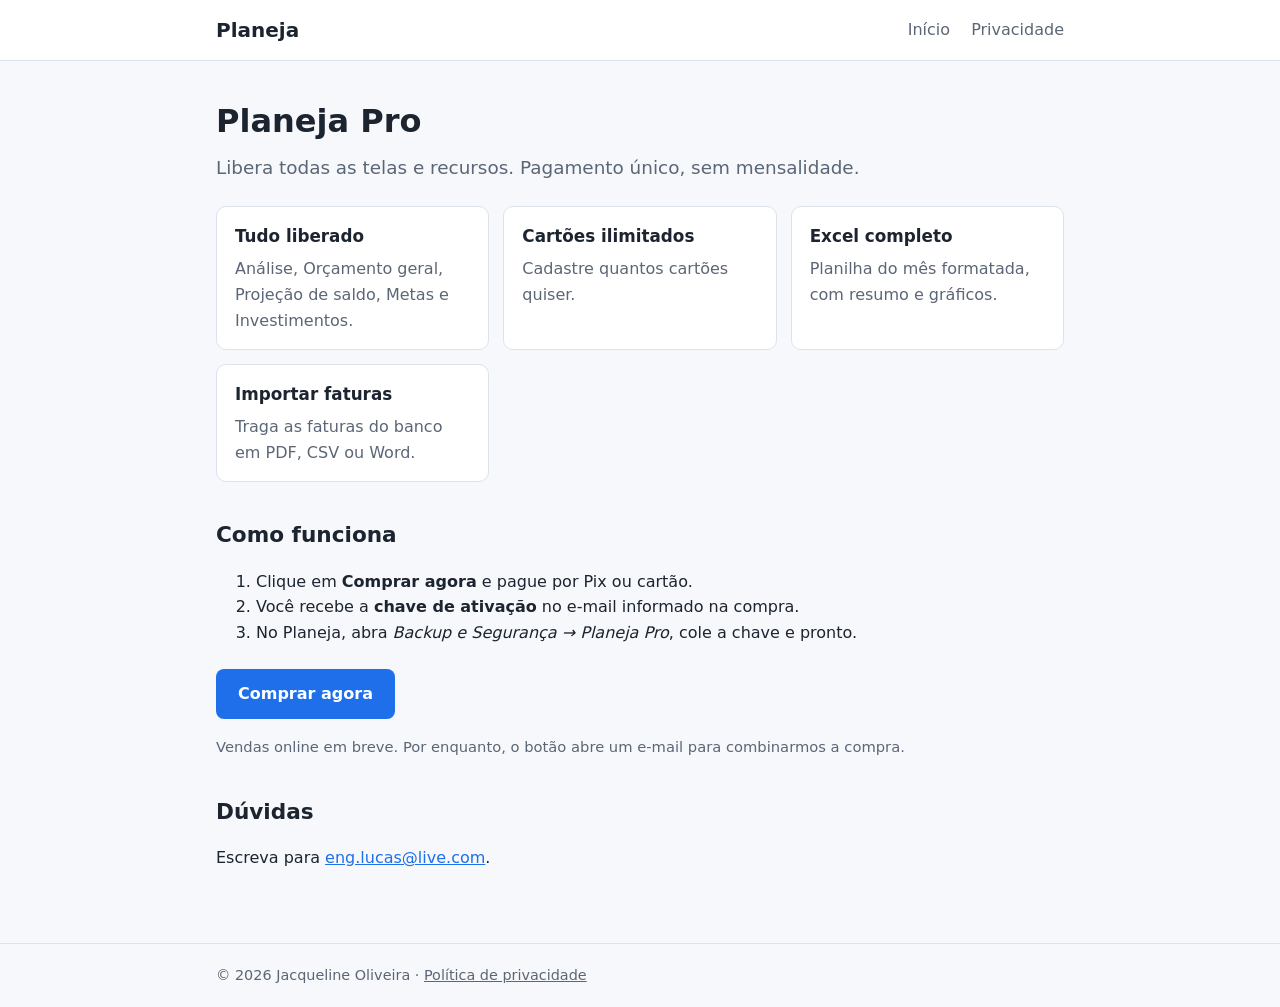
==== comprar.html @ 9ff9f39b "Add files via upload" ====
<!doctype html>
<html lang="pt-BR">
<head>
  <meta charset="utf-8">
  <meta name="viewport" content="width=device-width, initial-scale=1">
  <title>Comprar o Planeja Pro</title>
  <link rel="stylesheet" href="style.css">
  <!--
    QUANDO O CHECKOUT EXISTIR: troque o href do botão "Comprar agora" (id="link-compra")
    pelo link do Mercado Pago / Kiwify / Hotmart. O app aponta sempre para esta página,
    então trocar de plataforma não exige nova versão do app.
  -->
</head>
<body>
<header>
  <div class="wrap">
    <a class="logo" href="index.html">Planeja</a>
    <nav>
      <a href="index.html">Início</a>
      <a href="privacidade.html">Privacidade</a>
    </nav>
  </div>
</header>

<main>
  <div class="wrap">
    <h1>Planeja Pro</h1>
    <p class="lead">Libera todas as telas e recursos. Pagamento único, sem mensalidade.</p>

    <div class="grid">
      <div class="card"><h3>Tudo liberado</h3><p>Análise, Orçamento geral, Projeção de saldo, Metas e Investimentos.</p></div>
      <div class="card"><h3>Cartões ilimitados</h3><p>Cadastre quantos cartões quiser.</p></div>
      <div class="card"><h3>Excel completo</h3><p>Planilha do mês formatada, com resumo e gráficos.</p></div>
      <div class="card"><h3>Importar faturas</h3><p>Traga as faturas do banco em PDF, CSV ou Word.</p></div>
    </div>

    <h2>Como funciona</h2>
    <ol>
      <li>Clique em <strong>Comprar agora</strong> e pague por Pix ou cartão.</li>
      <li>Você recebe a <strong>chave de ativação</strong> no e-mail informado na compra.</li>
      <li>No Planeja, abra <em>Backup e Segurança → Planeja Pro</em>, cole a chave e pronto.</li>
    </ol>

    <p style="margin-top:24px">
      <a class="btn" id="link-compra" href="mailto:eng.lucas@live.com?subject=Quero%20o%20Planeja%20Pro">Comprar agora</a>
    </p>
    <p class="note">Vendas online em breve. Por enquanto, o botão abre um e-mail para combinarmos a compra.</p>

    <h2>Dúvidas</h2>
    <p>Escreva para <a href="mailto:eng.lucas@live.com">eng.lucas@live.com</a>.</p>
  </div>
</main>

<footer>
  <div class="wrap">
    © 2026 Jacqueline Oliveira · <a href="privacidade.html">Política de privacidade</a>
  </div>
</footer>
</body>
</html>
---- style.css ----
:root {
  --bg: #f6f8fb;
  --card: #ffffff;
  --text: #1c2430;
  --muted: #5b6676;
  --brand: #1f6feb;
  --brand-dark: #1557c0;
  --border: #dde3ec;
  --ok: #1a7f37;
}
@media (prefers-color-scheme: dark) {
  :root {
    --bg: #11151b;
    --card: #1a2029;
    --text: #e6ebf2;
    --muted: #9aa6b6;
    --brand: #4c8dff;
    --brand-dark: #6aa1ff;
    --border: #2c3542;
    --ok: #3fb950;
  }
}
* { box-sizing: border-box; }
body {
  margin: 0;
  font-family: "Segoe UI", system-ui, -apple-system, Roboto, Arial, sans-serif;
  background: var(--bg);
  color: var(--text);
  line-height: 1.6;
}
.wrap { max-width: 880px; margin: 0 auto; padding: 0 16px; }
header { border-bottom: 1px solid var(--border); background: var(--card); }
header .wrap { display: flex; align-items: center; justify-content: space-between; gap: 12px; padding-top: 14px; padding-bottom: 14px; flex-wrap: wrap; }
.logo { font-weight: 700; font-size: 1.25rem; color: var(--text); text-decoration: none; display: flex; align-items: center; gap: 8px; }
.logo img { width: 32px; height: 32px; border-radius: 6px; }
nav a { color: var(--muted); text-decoration: none; margin-left: 16px; }
nav a:hover { color: var(--brand); }
main { padding: 40px 0 56px; }
h1 { font-size: 2rem; line-height: 1.25; margin: 0 0 12px; }
h2 { font-size: 1.35rem; margin: 36px 0 12px; }
h3 { font-size: 1.05rem; margin: 20px 0 6px; }
p, li { color: var(--text); }
.lead { font-size: 1.15rem; color: var(--muted); margin: 0 0 24px; }
.btn {
  display: inline-block; background: var(--brand); color: #fff; padding: 12px 22px;
  border-radius: 8px; text-decoration: none; font-weight: 600;
}
.btn:hover { background: var(--brand-dark); }
.btn.sec { background: transparent; color: var(--brand); border: 1px solid var(--brand); margin-left: 8px; }
.grid { display: grid; grid-template-columns: repeat(auto-fit, minmax(240px, 1fr)); gap: 14px; }
.card { background: var(--card); border: 1px solid var(--border); border-radius: 10px; padding: 16px 18px; }
.card h3 { margin-top: 0; }
.card p { margin: 0; color: var(--muted); }
table { width: 100%; border-collapse: collapse; background: var(--card); border: 1px solid var(--border); border-radius: 10px; overflow: hidden; }
th, td { padding: 10px 12px; border-bottom: 1px solid var(--border); text-align: left; }
th { background: var(--bg); }
td.c, th.c { text-align: center; white-space: nowrap; }
.table-scroll { overflow-x: auto; }
.note { font-size: 0.92rem; color: var(--muted); }
footer { border-top: 1px solid var(--border); padding: 20px 0; font-size: 0.9rem; color: var(--muted); }
footer a { color: var(--muted); }
a { color: var(--brand); }
@media (max-width: 560px) {
  h1 { font-size: 1.6rem; }
  nav a { margin-left: 0; margin-right: 14px; }
  .btn.sec { margin-left: 0; margin-top: 8px; }
}
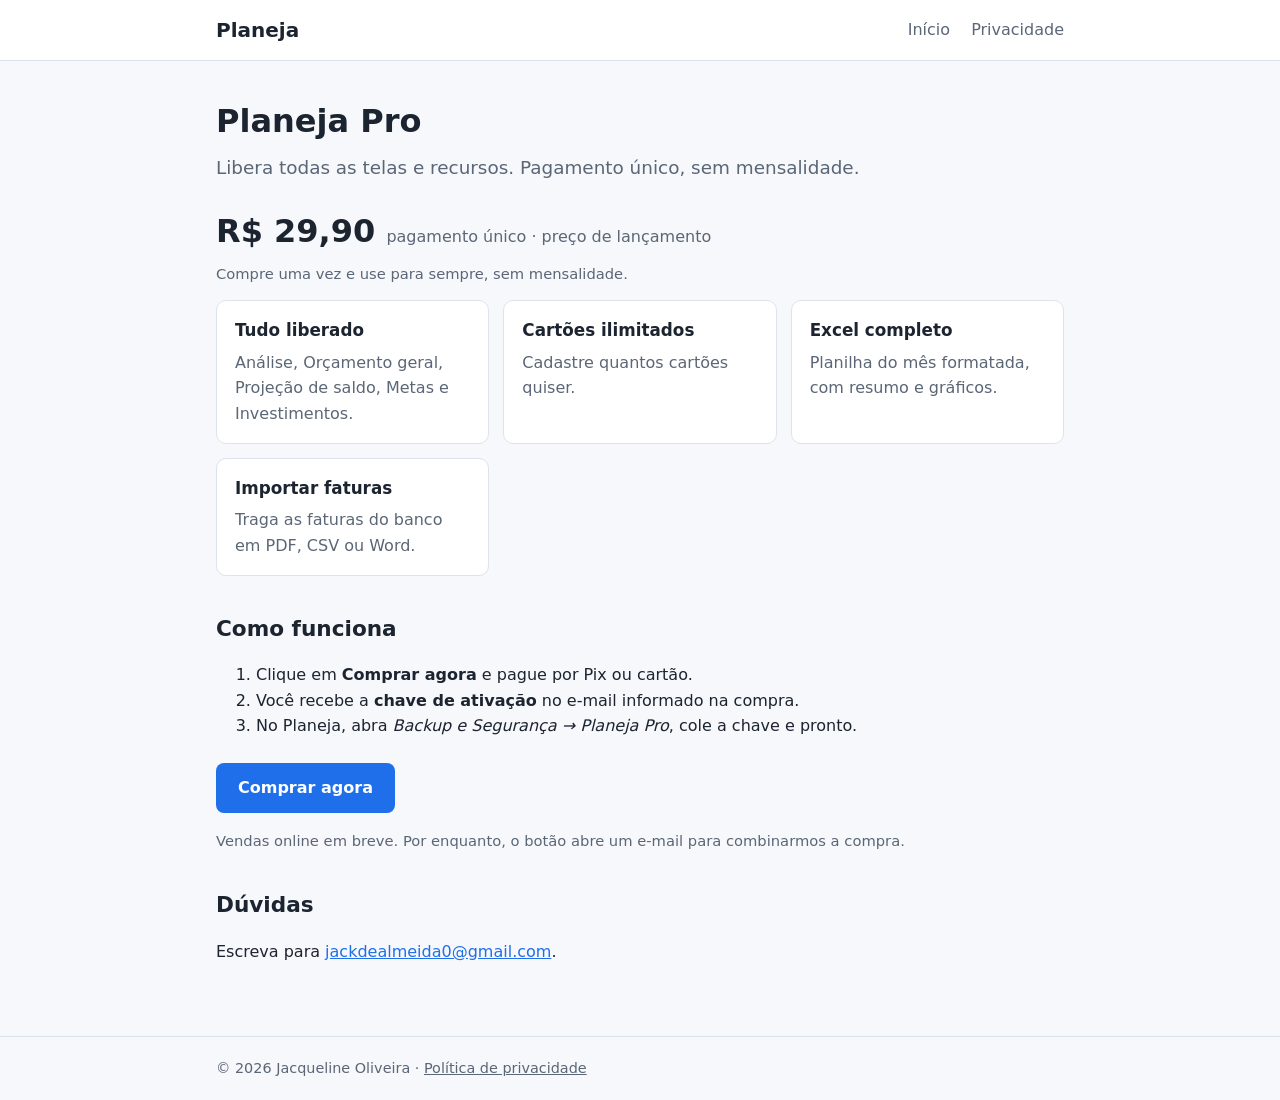
==== commit 251c291b: "Add files via upload" ====
--- a/comprar.html
+++ b/comprar.html
@@ -26,6 +26,8 @@
   <div class="wrap">
     <h1>Planeja Pro</h1>
     <p class="lead">Libera todas as telas e recursos. Pagamento único, sem mensalidade.</p>
+    <p style="font-size:2rem;font-weight:700;margin:0">R$ 29,90 <span style="font-size:1rem;font-weight:400;color:var(--muted)">pagamento único · preço de lançamento</span></p>
+    <p class="note" style="margin-top:4px">Compre uma vez e use para sempre, sem mensalidade.</p>
 
     <div class="grid">
       <div class="card"><h3>Tudo liberado</h3><p>Análise, Orçamento geral, Projeção de saldo, Metas e Investimentos.</p></div>
@@ -42,12 +44,12 @@
     </ol>
 
     <p style="margin-top:24px">
-      <a class="btn" id="link-compra" href="mailto:eng.lucas@live.com?subject=Quero%20o%20Planeja%20Pro">Comprar agora</a>
+      <a class="btn" id="link-compra" href="mailto:jackdealmeida0@gmail.com?subject=Quero%20o%20Planeja%20Pro">Comprar agora</a>
     </p>
     <p class="note">Vendas online em breve. Por enquanto, o botão abre um e-mail para combinarmos a compra.</p>
 
     <h2>Dúvidas</h2>
-    <p>Escreva para <a href="mailto:eng.lucas@live.com">eng.lucas@live.com</a>.</p>
+    <p>Escreva para <a href="mailto:jackdealmeida0@gmail.com">jackdealmeida0@gmail.com</a>.</p>
   </div>
 </main>
 
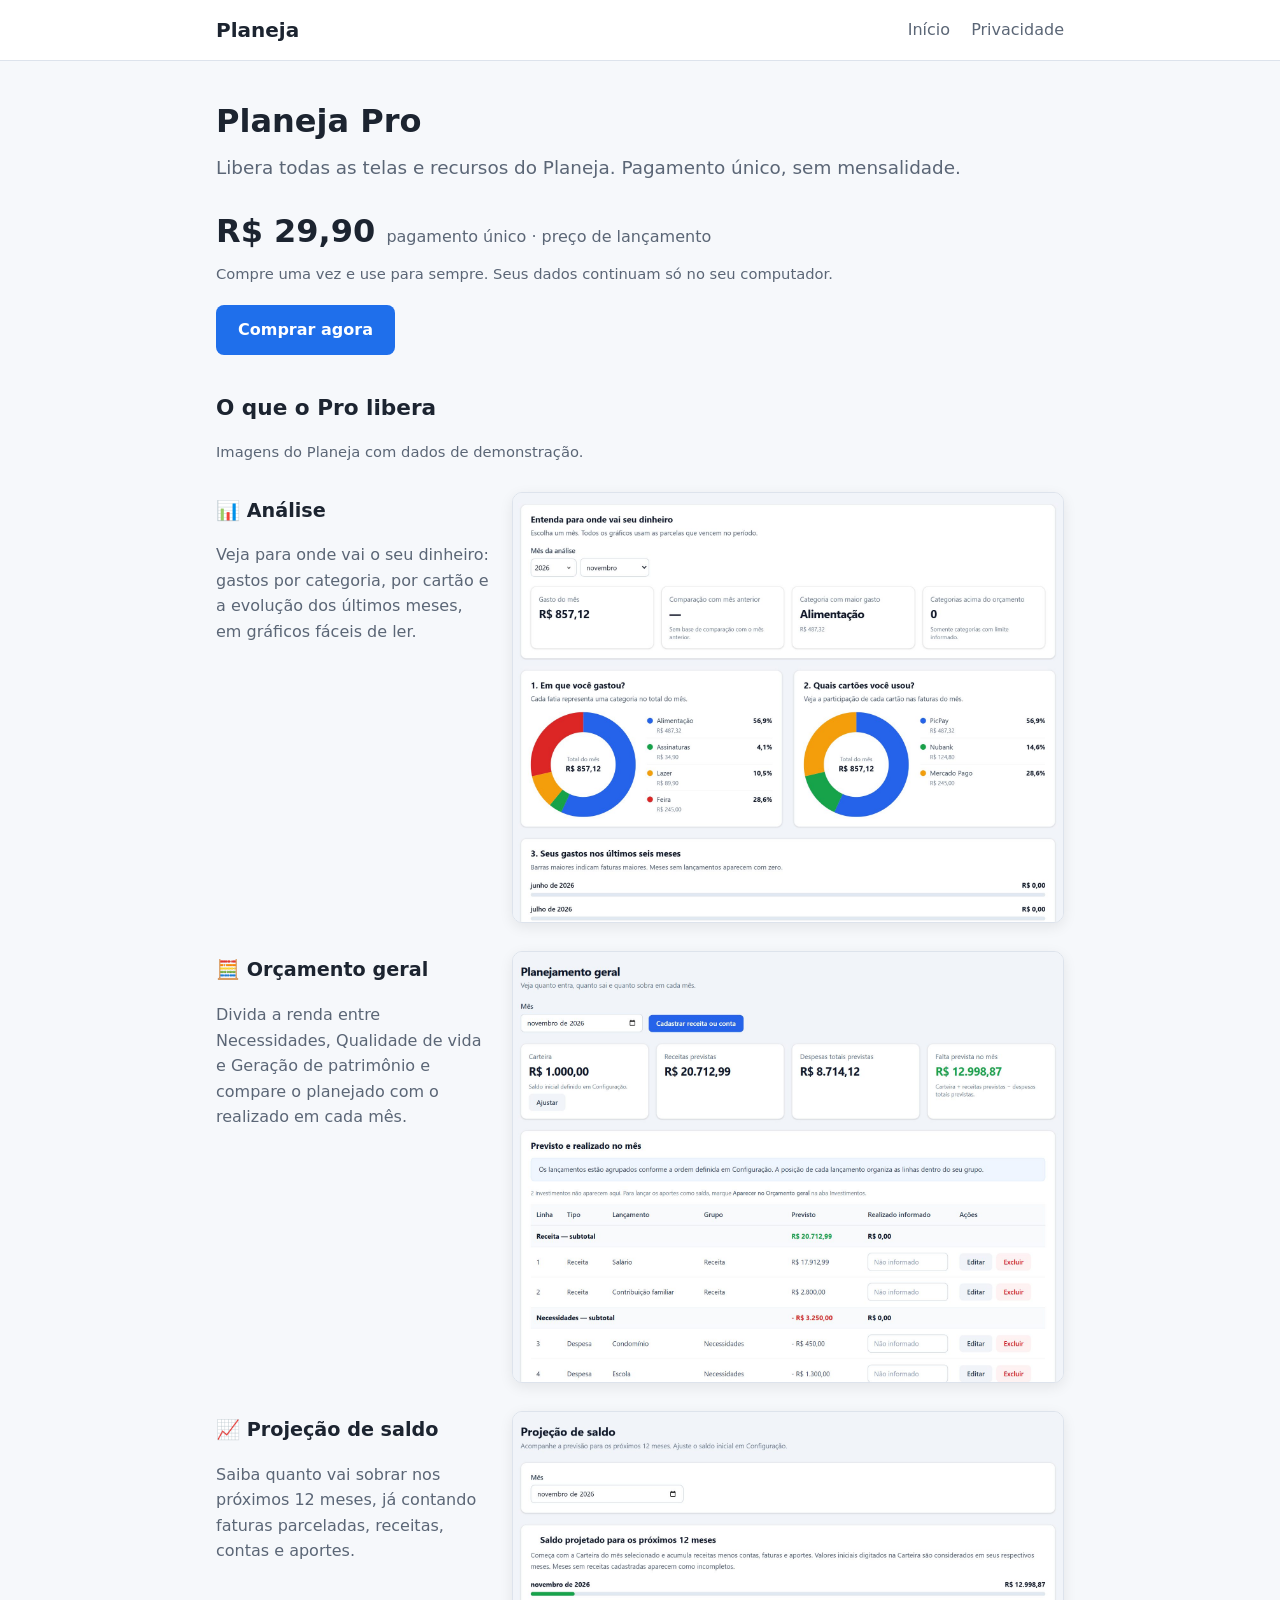
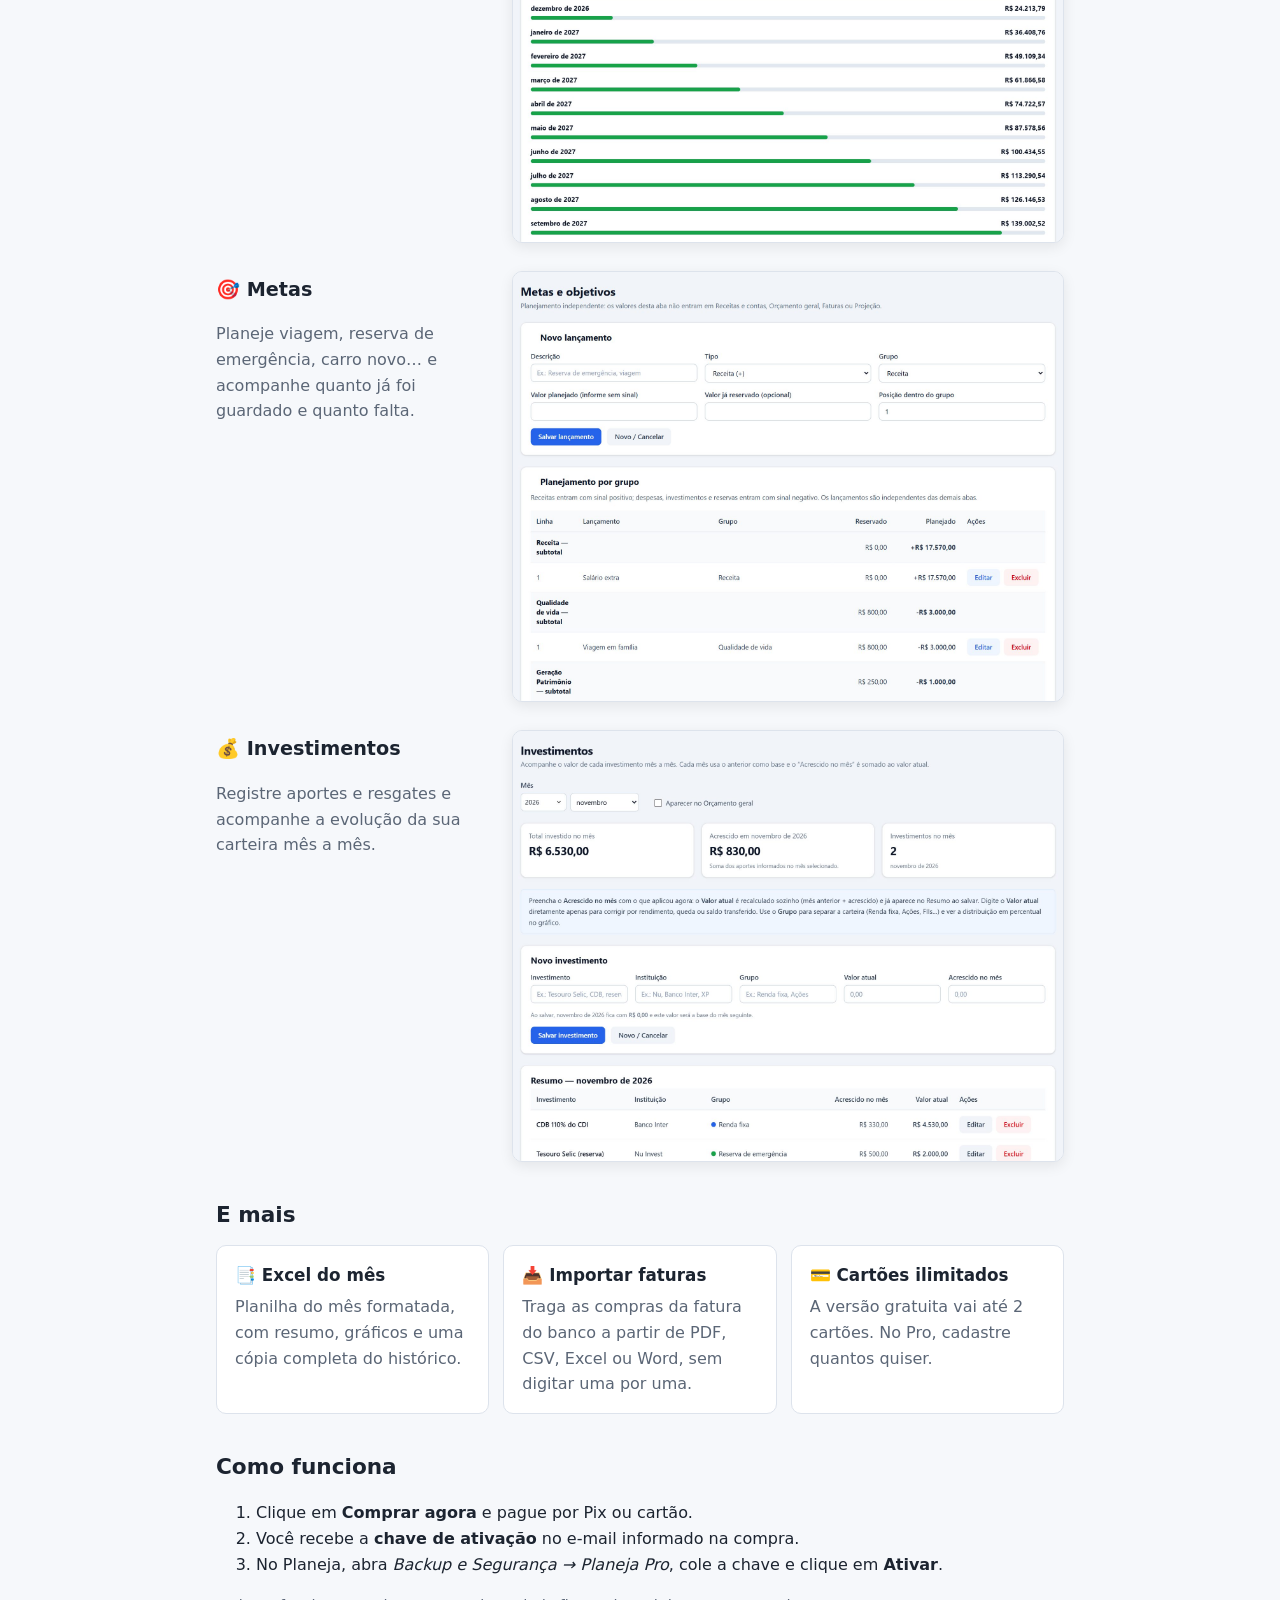
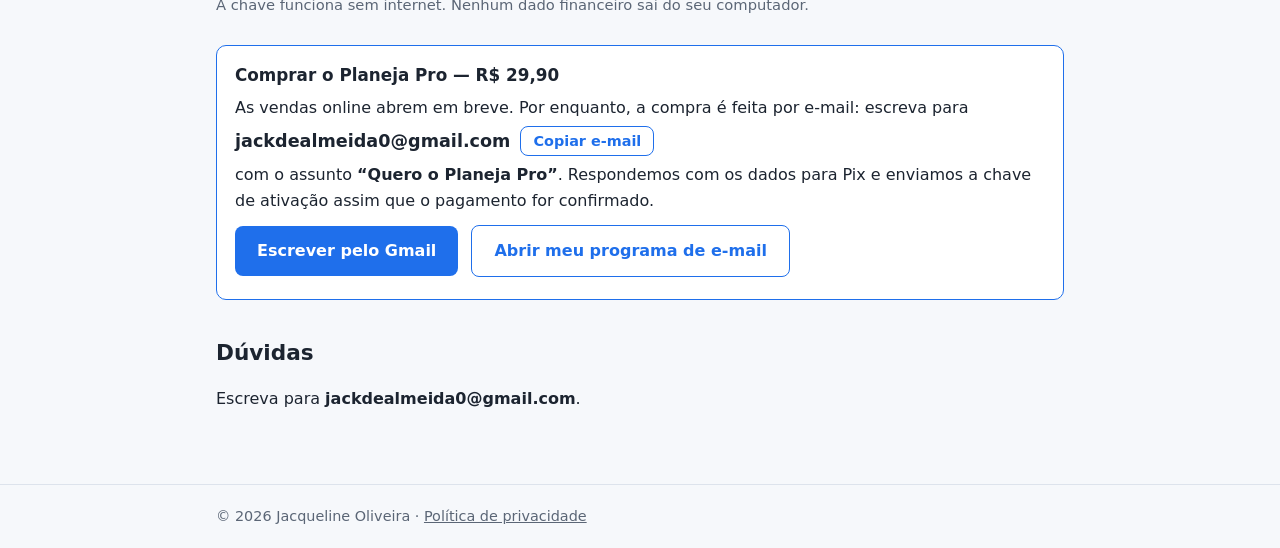
==== commit d8b1134f: "Add files via upload" ====
--- a/comprar.html
+++ b/comprar.html
@@ -4,11 +4,13 @@
   <meta charset="utf-8">
   <meta name="viewport" content="width=device-width, initial-scale=1">
   <title>Comprar o Planeja Pro</title>
+  <meta name="description" content="Planeja Pro: Análise, Orçamento geral, Projeção de saldo, Metas, Investimentos, Excel do mês e importação de faturas. R$ 29,90, pagamento único.">
   <link rel="stylesheet" href="style.css">
   <!--
-    QUANDO O CHECKOUT EXISTIR: troque o href do botão "Comprar agora" (id="link-compra")
-    pelo link do Mercado Pago / Kiwify / Hotmart. O app aponta sempre para esta página,
-    então trocar de plataforma não exige nova versão do app.
+    QUANDO O CHECKOUT EXISTIR (Kiwify): troque o href dos botões com a classe
+    "link-compra" pelo link do checkout e apague o bloco id="contato-compra".
+    O app aponta sempre para esta página, então trocar de plataforma não exige
+    nova versão do app.
   -->
 </head>
 <body>
@@ -25,31 +27,87 @@
 <main>
   <div class="wrap">
     <h1>Planeja Pro</h1>
-    <p class="lead">Libera todas as telas e recursos. Pagamento único, sem mensalidade.</p>
-    <p style="font-size:2rem;font-weight:700;margin:0">R$ 29,90 <span style="font-size:1rem;font-weight:400;color:var(--muted)">pagamento único · preço de lançamento</span></p>
-    <p class="note" style="margin-top:4px">Compre uma vez e use para sempre, sem mensalidade.</p>
+    <p class="lead">Libera todas as telas e recursos do Planeja. Pagamento único, sem mensalidade.</p>
+    <p class="price">R$ 29,90 <span>pagamento único · preço de lançamento</span></p>
+    <p class="note" style="margin-top:4px">Compre uma vez e use para sempre. Seus dados continuam só no seu computador.</p>
+    <p style="margin-top:20px"><a class="btn link-compra" href="#contato-compra">Comprar agora</a></p>
 
+    <h2>O que o Pro libera</h2>
+    <p class="note">Imagens do Planeja com dados de demonstração.</p>
+
+    <section class="feature">
+      <div class="feature-text">
+        <h3>📊 Análise</h3>
+        <p>Veja para onde vai o seu dinheiro: gastos por categoria, por cartão e a evolução dos últimos meses, em gráficos fáceis de ler.</p>
+      </div>
+      <img class="shot" src="img/analise.jpg" alt="Tela Análise do Planeja com gráficos de gastos por categoria e por cartão" loading="lazy">
+    </section>
+
+    <section class="feature">
+      <div class="feature-text">
+        <h3>🧮 Orçamento geral</h3>
+        <p>Divida a renda entre Necessidades, Qualidade de vida e Geração de patrimônio e compare o planejado com o realizado em cada mês.</p>
+      </div>
+      <img class="shot" src="img/orcamento.jpg" alt="Tela Orçamento geral do Planeja" loading="lazy">
+    </section>
+
+    <section class="feature">
+      <div class="feature-text">
+        <h3>📈 Projeção de saldo</h3>
+        <p>Saiba quanto vai sobrar nos próximos 12 meses, já contando faturas parceladas, receitas, contas e aportes.</p>
+      </div>
+      <img class="shot" src="img/projecao.jpg" alt="Tela Projeção de saldo do Planeja com 12 meses" loading="lazy">
+    </section>
+
+    <section class="feature">
+      <div class="feature-text">
+        <h3>🎯 Metas</h3>
+        <p>Planeje viagem, reserva de emergência, carro novo… e acompanhe quanto já foi guardado e quanto falta.</p>
+      </div>
+      <img class="shot" src="img/metas.jpg" alt="Tela Metas e objetivos do Planeja" loading="lazy">
+    </section>
+
+    <section class="feature">
+      <div class="feature-text">
+        <h3>💰 Investimentos</h3>
+        <p>Registre aportes e resgates e acompanhe a evolução da sua carteira mês a mês.</p>
+      </div>
+      <img class="shot" src="img/investimentos.jpg" alt="Tela Investimentos do Planeja" loading="lazy">
+    </section>
+
+    <h2>E mais</h2>
     <div class="grid">
-      <div class="card"><h3>Tudo liberado</h3><p>Análise, Orçamento geral, Projeção de saldo, Metas e Investimentos.</p></div>
-      <div class="card"><h3>Cartões ilimitados</h3><p>Cadastre quantos cartões quiser.</p></div>
-      <div class="card"><h3>Excel completo</h3><p>Planilha do mês formatada, com resumo e gráficos.</p></div>
-      <div class="card"><h3>Importar faturas</h3><p>Traga as faturas do banco em PDF, CSV ou Word.</p></div>
+      <div class="card"><h3>📑 Excel do mês</h3><p>Planilha do mês formatada, com resumo, gráficos e uma cópia completa do histórico.</p></div>
+      <div class="card"><h3>📥 Importar faturas</h3><p>Traga as compras da fatura do banco a partir de PDF, CSV, Excel ou Word, sem digitar uma por uma.</p></div>
+      <div class="card"><h3>💳 Cartões ilimitados</h3><p>A versão gratuita vai até 2 cartões. No Pro, cadastre quantos quiser.</p></div>
     </div>
 
     <h2>Como funciona</h2>
     <ol>
       <li>Clique em <strong>Comprar agora</strong> e pague por Pix ou cartão.</li>
       <li>Você recebe a <strong>chave de ativação</strong> no e-mail informado na compra.</li>
-      <li>No Planeja, abra <em>Backup e Segurança → Planeja Pro</em>, cole a chave e pronto.</li>
+      <li>No Planeja, abra <em>Backup e Segurança → Planeja Pro</em>, cole a chave e clique em <strong>Ativar</strong>.</li>
     </ol>
+    <p class="note">A chave funciona sem internet. Nenhum dado financeiro sai do seu computador.</p>
 
-    <p style="margin-top:24px">
-      <a class="btn" id="link-compra" href="mailto:jackdealmeida0@gmail.com?subject=Quero%20o%20Planeja%20Pro">Comprar agora</a>
-    </p>
-    <p class="note">Vendas online em breve. Por enquanto, o botão abre um e-mail para combinarmos a compra.</p>
+    <div class="card buy" id="contato-compra">
+      <h3>Comprar o Planeja Pro — R$ 29,90</h3>
+      <p>As vendas online abrem em breve. Por enquanto, a compra é feita por e-mail: escreva para</p>
+      <p class="email-line">
+        <strong id="email-vendas">jackdealmeida0@gmail.com</strong>
+        <button type="button" class="btn sec small" id="copiar-email">Copiar e-mail</button>
+      </p>
+      <p>com o assunto <strong>“Quero o Planeja Pro”</strong>. Respondemos com os dados para Pix e enviamos a chave de ativação assim que o pagamento for confirmado.</p>
+      <p style="margin-top:12px">
+        <a class="btn" target="_blank" rel="noopener"
+           href="https://mail.google.com/mail/?view=cm&amp;to=jackdealmeida0@gmail.com&amp;su=Quero%20o%20Planeja%20Pro">Escrever pelo Gmail</a>
+        <a class="btn sec" href="mailto:jackdealmeida0@gmail.com?subject=Quero%20o%20Planeja%20Pro">Abrir meu programa de e-mail</a>
+      </p>
+      <p class="note" id="copiado" hidden>E-mail copiado. Cole no seu e-mail (Gmail, Outlook, Hotmail…).</p>
+    </div>
 
     <h2>Dúvidas</h2>
-    <p>Escreva para <a href="mailto:jackdealmeida0@gmail.com">jackdealmeida0@gmail.com</a>.</p>
+    <p>Escreva para <strong>jackdealmeida0@gmail.com</strong>.</p>
   </div>
 </main>
 
@@ -58,5 +116,22 @@
     © 2026 Jacqueline Oliveira · <a href="privacidade.html">Política de privacidade</a>
   </div>
 </footer>
+
+<script>
+  document.getElementById('copiar-email').addEventListener('click', function () {
+    var email = document.getElementById('email-vendas').textContent;
+    var aviso = document.getElementById('copiado');
+    function mostrar() { aviso.hidden = false; }
+    if (navigator.clipboard && navigator.clipboard.writeText) {
+      navigator.clipboard.writeText(email).then(mostrar, mostrar);
+    } else {
+      var r = document.createRange();
+      r.selectNodeContents(document.getElementById('email-vendas'));
+      var s = window.getSelection(); s.removeAllRanges(); s.addRange(r);
+      try { document.execCommand('copy'); } catch (e) {}
+      mostrar();
+    }
+  });
+</script>
 </body>
 </html>
--- a/style.css
+++ b/style.css
@@ -65,3 +65,21 @@
   nav a { margin-left: 0; margin-right: 14px; }
   .btn.sec { margin-left: 0; margin-top: 8px; }
 }
+
+/* Página de compra: preço, telas e bloco de compra */
+.price { font-size: 2rem; font-weight: 700; margin: 0; }
+.price span { font-size: 1rem; font-weight: 400; color: var(--muted); }
+.feature { display: grid; grid-template-columns: 1fr 2fr; gap: 20px; align-items: start; margin: 28px 0; }
+.feature-text h3 { margin-top: 4px; font-size: 1.2rem; }
+.feature-text p { color: var(--muted); }
+.shot { width: 100%; height: auto; border: 1px solid var(--border); border-radius: 10px; box-shadow: 0 4px 14px rgba(0,0,0,.08); display: block; }
+.hero-shot { margin: 28px 0 8px; }
+.buy { margin-top: 28px; border-color: var(--brand); }
+.buy p { color: var(--text); margin: 6px 0; }
+.email-line { display: flex; flex-wrap: wrap; align-items: center; gap: 10px; font-size: 1.1rem; }
+.btn.small { padding: 6px 12px; font-size: .9rem; margin-left: 0; cursor: pointer; font-family: inherit; }
+button.btn { border: none; cursor: pointer; font-family: inherit; font-size: 1rem; }
+button.btn.sec { border: 1px solid var(--brand); }
+@media (max-width: 720px) {
+  .feature { grid-template-columns: 1fr; }
+}
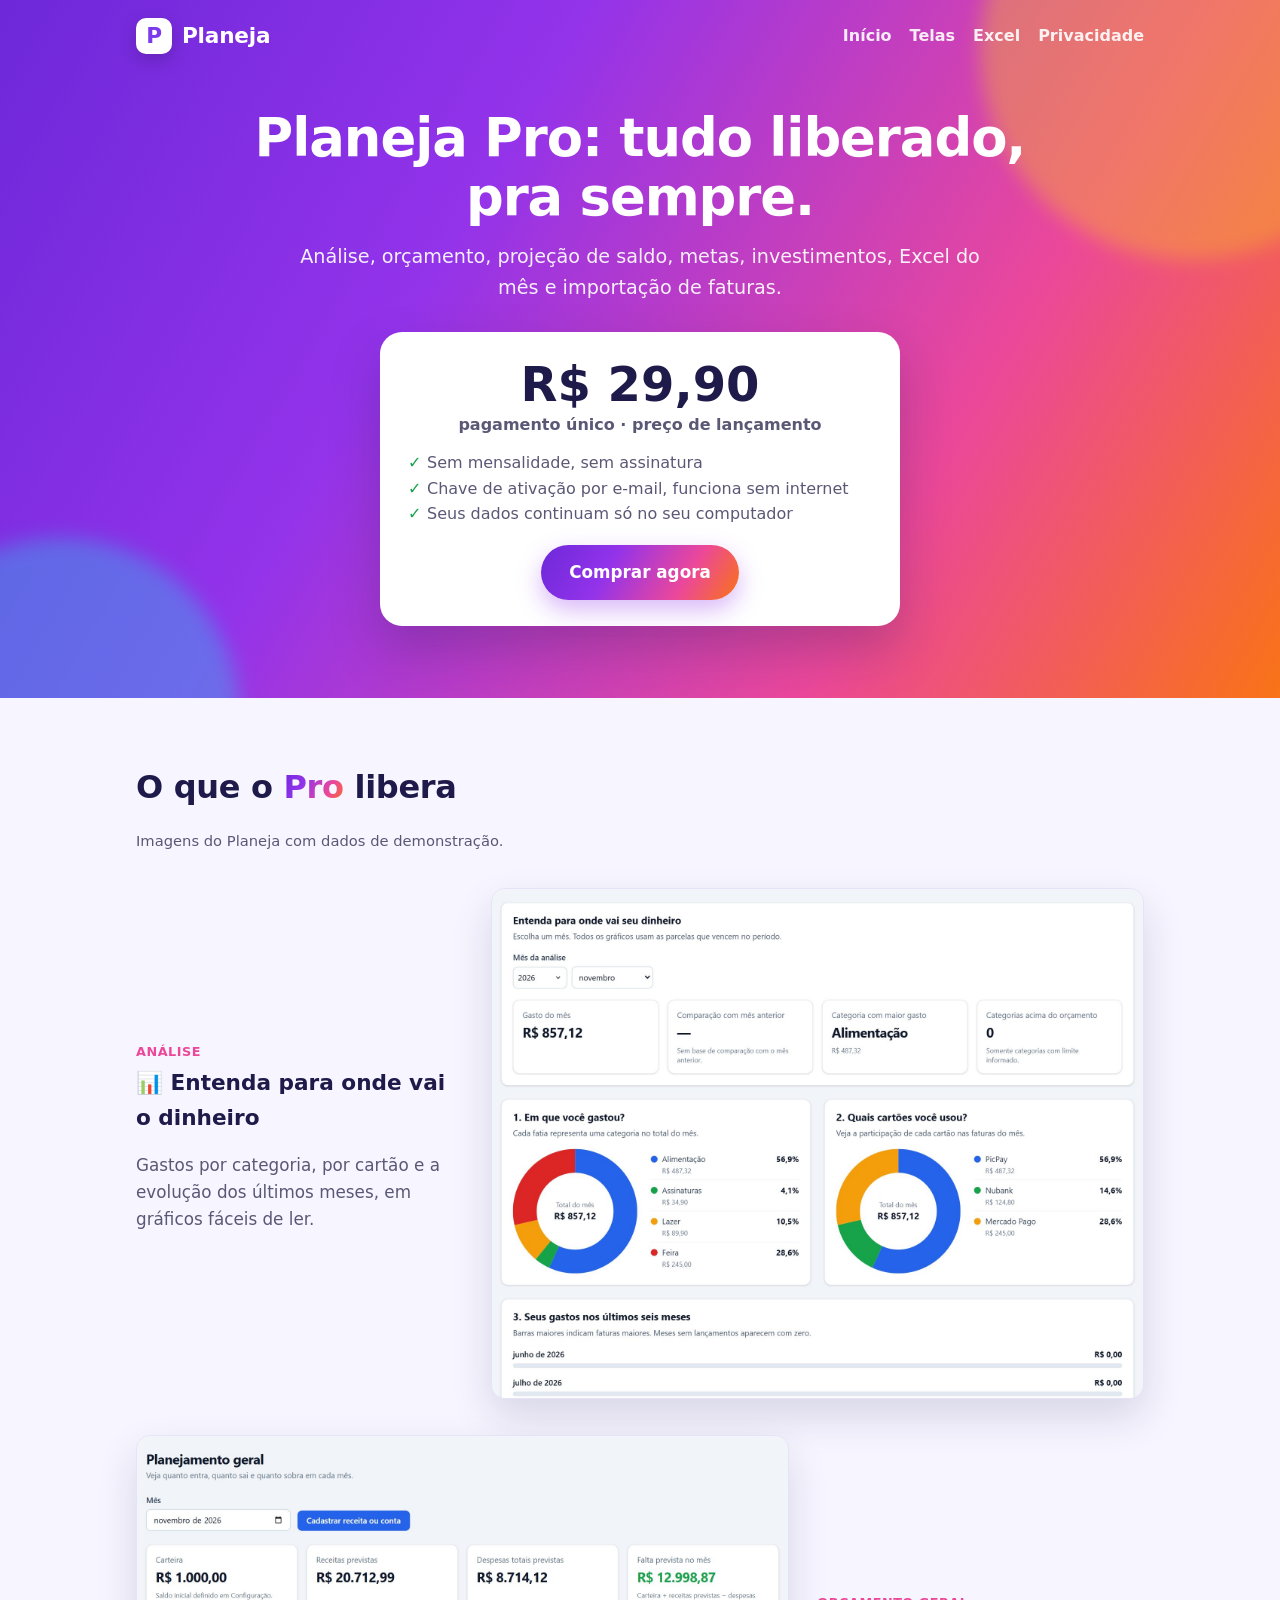
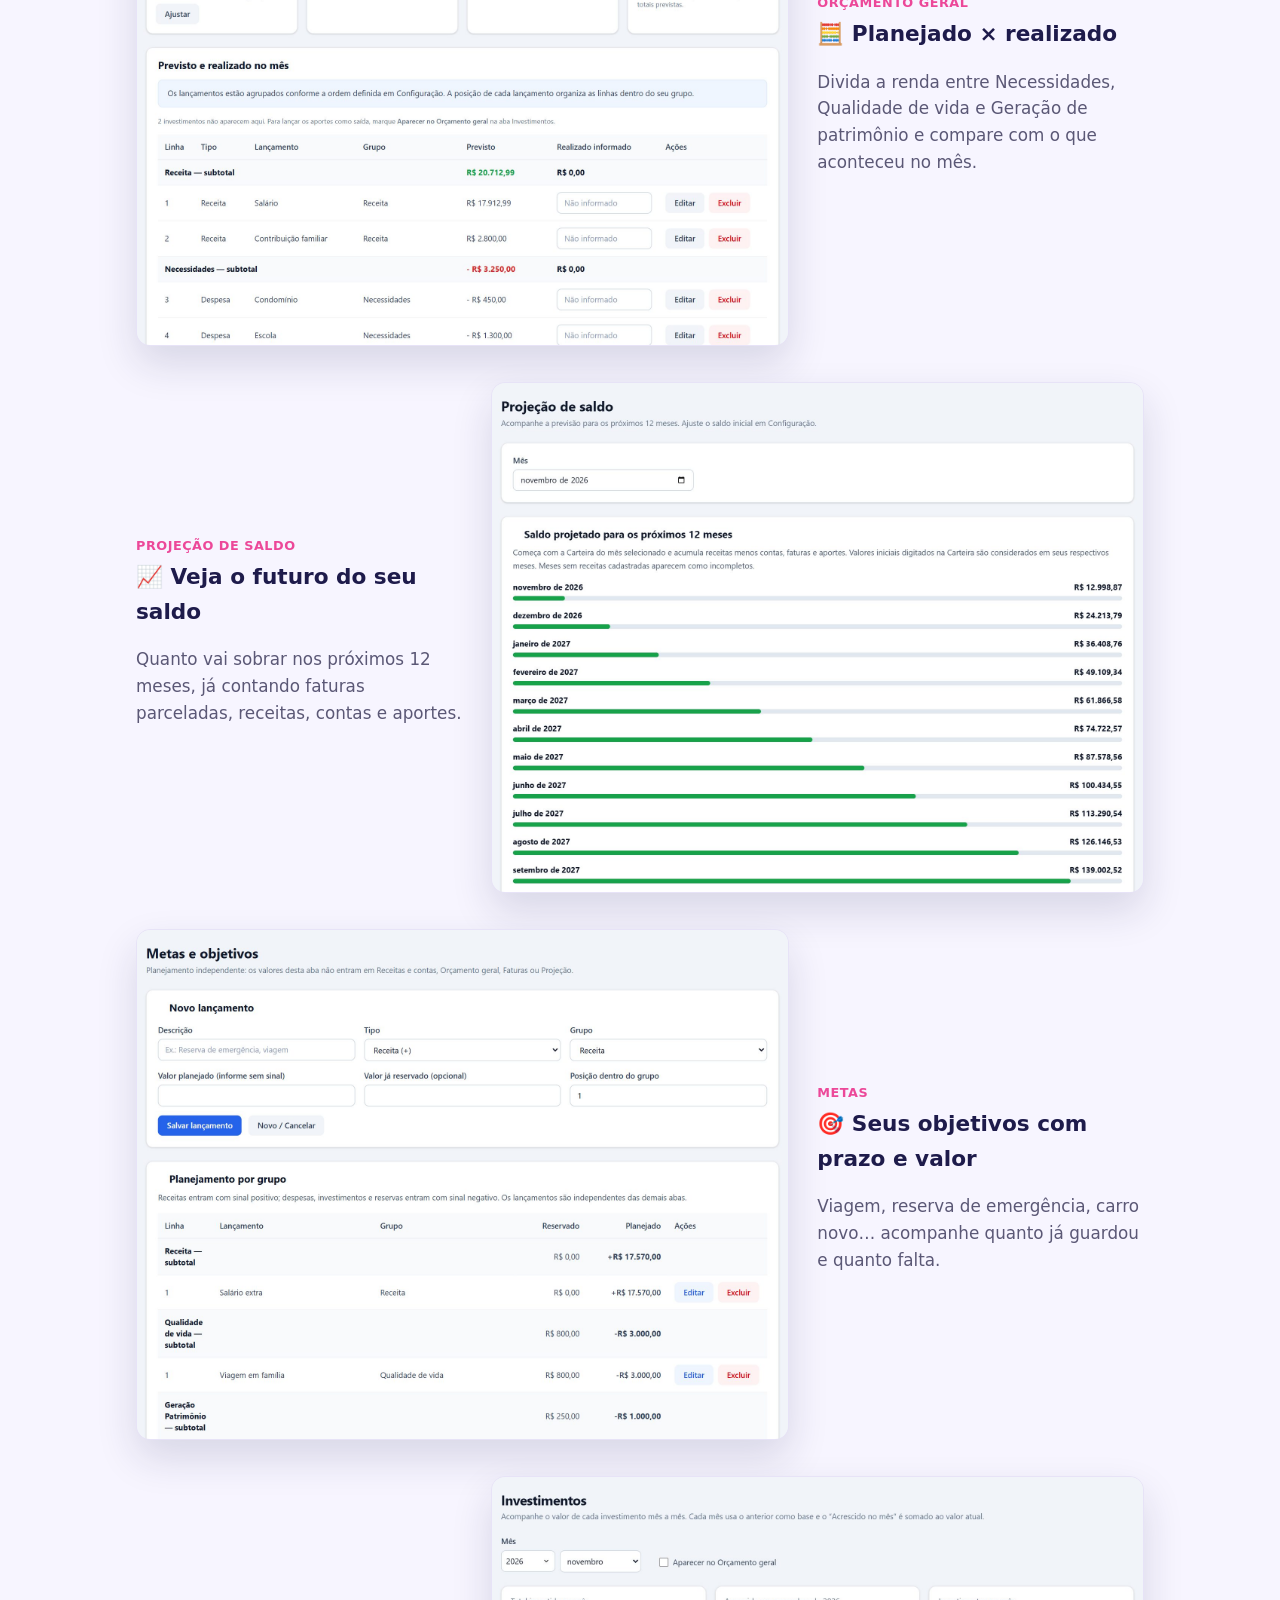
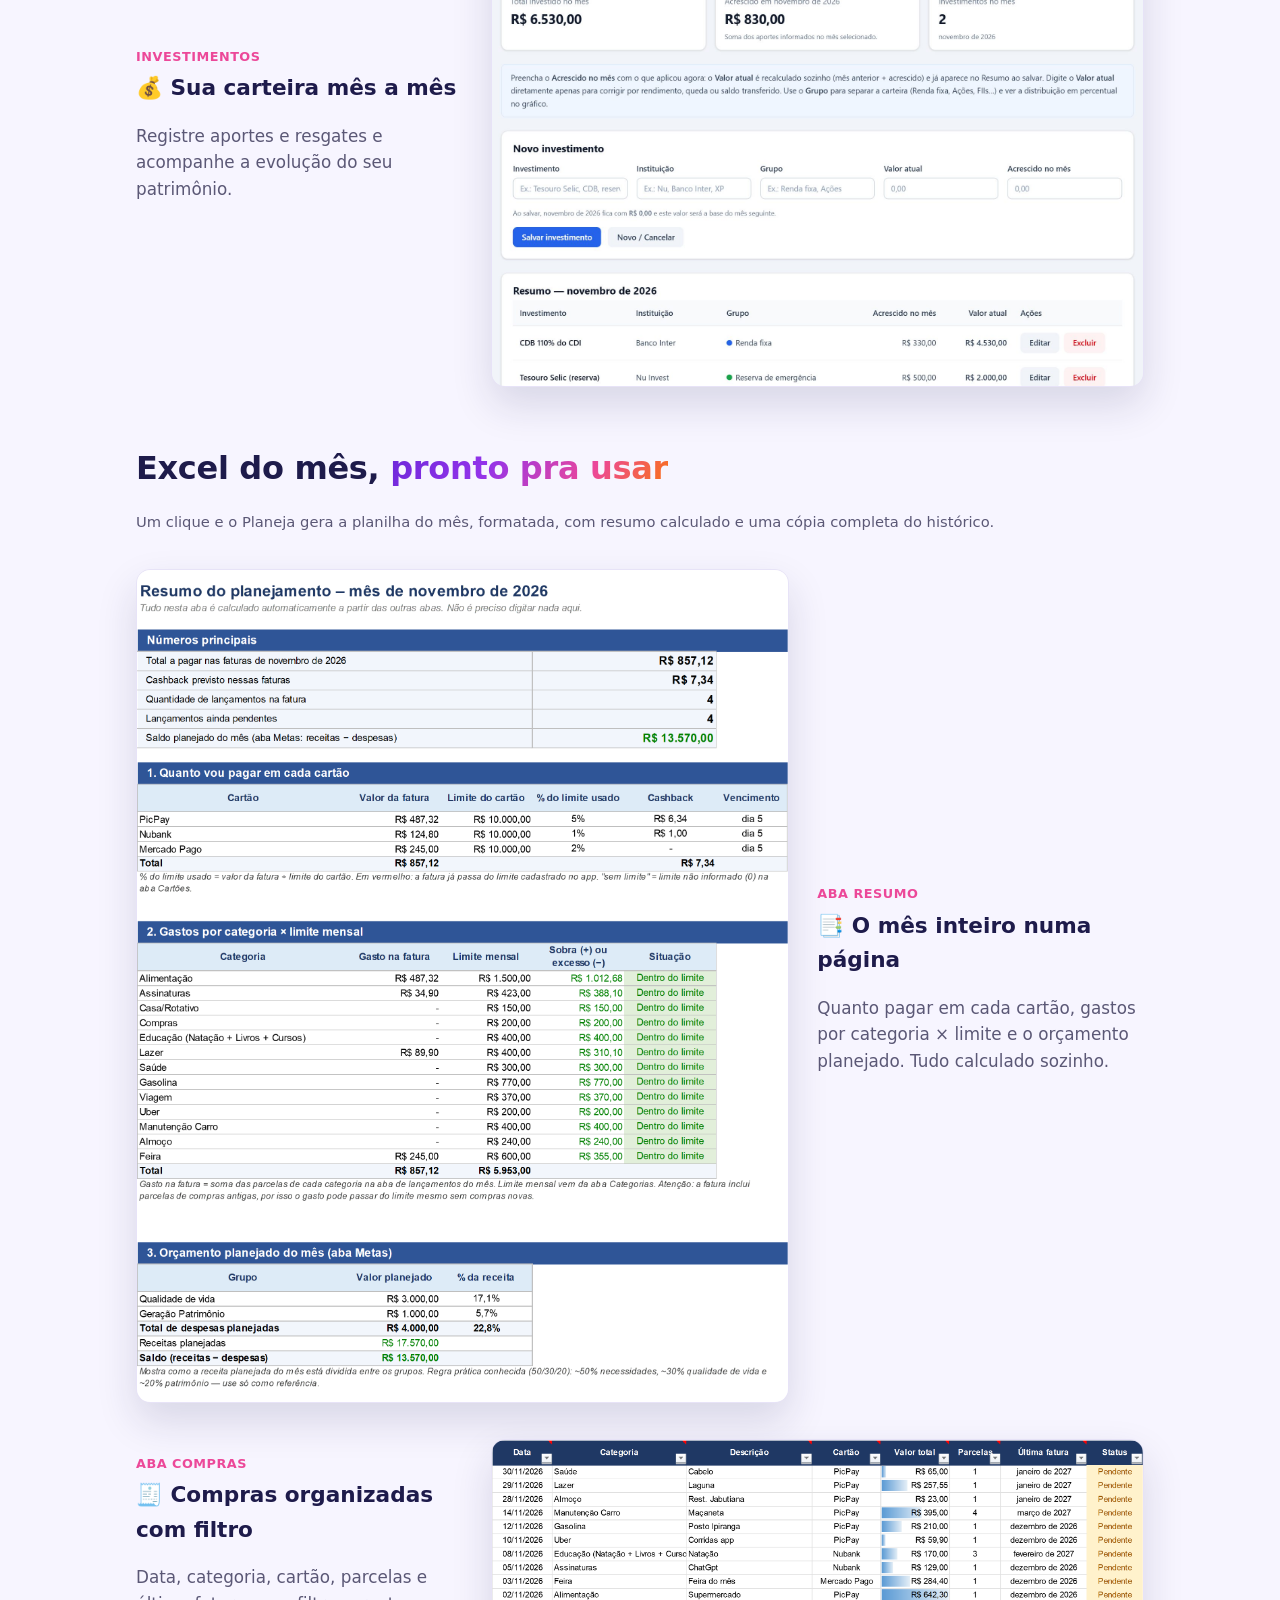
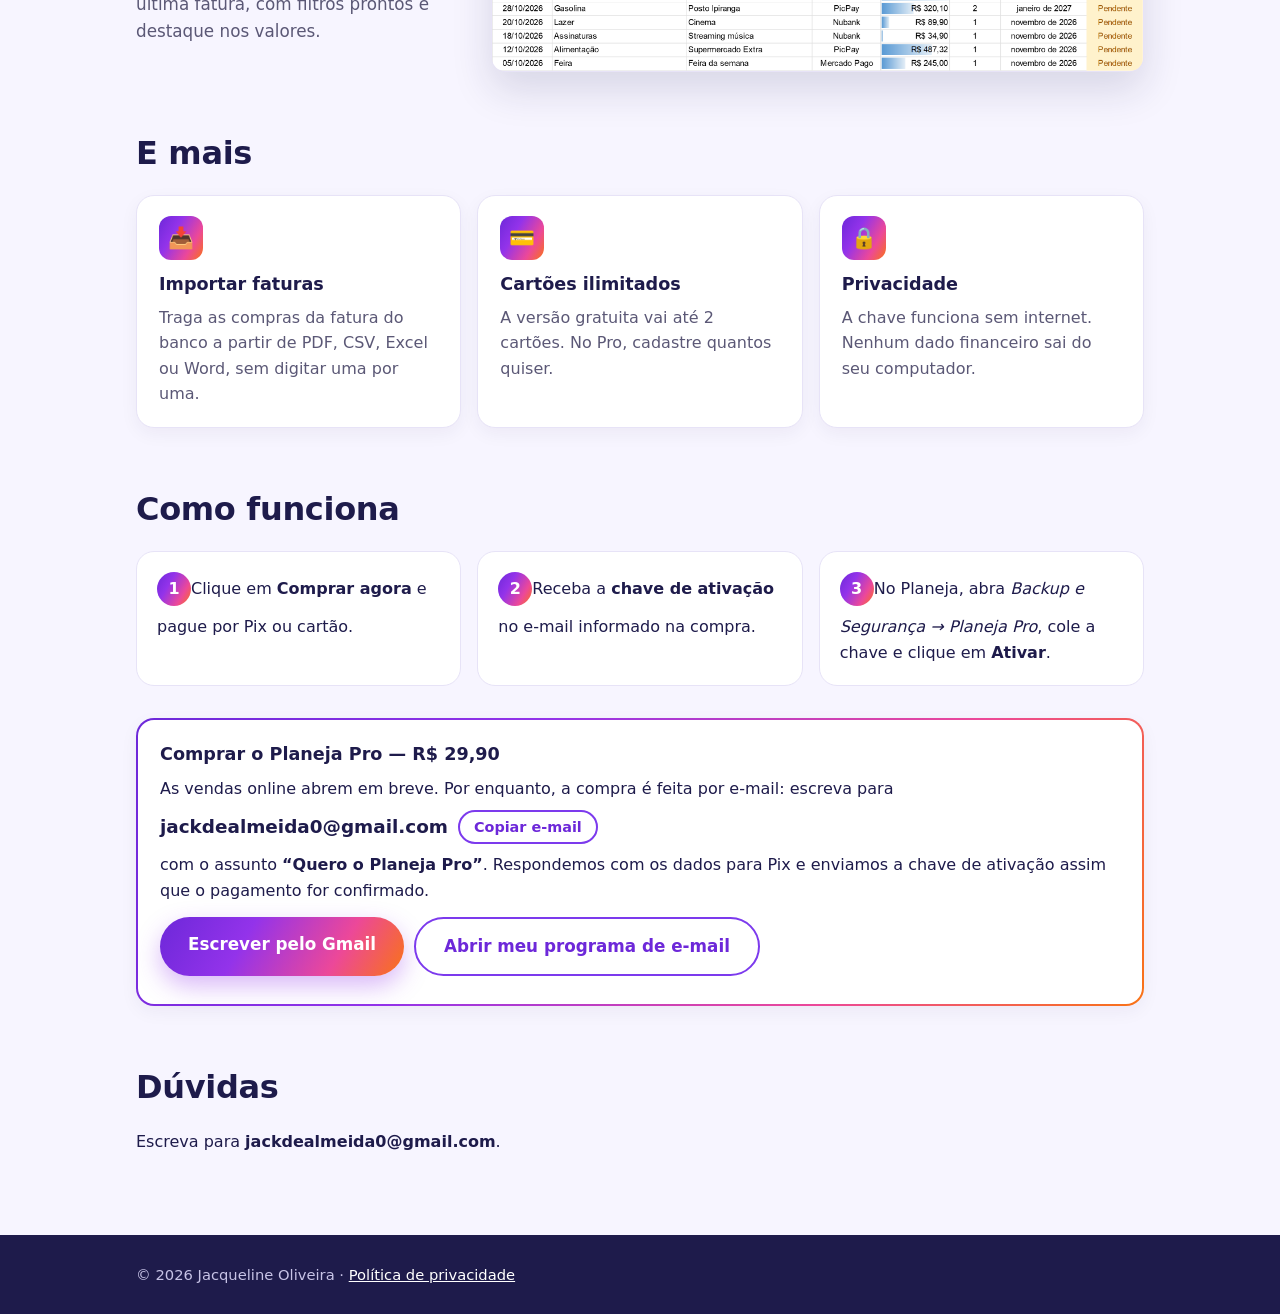
==== commit a0665fb6: "Add files via upload" ====
--- a/comprar.html
+++ b/comprar.html
@@ -14,81 +14,118 @@
   -->
 </head>
 <body>
-<header>
-  <div class="wrap">
-    <a class="logo" href="index.html">Planeja</a>
-    <nav>
-      <a href="index.html">Início</a>
-      <a href="privacidade.html">Privacidade</a>
-    </nav>
+<section class="hero">
+  <div class="topbar">
+    <div class="wrap">
+      <a class="logo" href="index.html"><span class="logo-mark">P</span>Planeja</a>
+      <nav>
+        <a href="index.html">Início</a>
+        <a href="#telas">Telas</a>
+        <a href="#excel">Excel</a>
+        <a href="privacidade.html">Privacidade</a>
+      </nav>
+    </div>
   </div>
-</header>
+
+  <div class="wrap hero-content">
+    <h1>Planeja Pro: tudo liberado, pra sempre.</h1>
+    <p class="lead">Análise, orçamento, projeção de saldo, metas, investimentos, Excel do mês e importação de faturas.</p>
+    <div class="price-card">
+      <p class="price">R$ 29,90<small>pagamento único · preço de lançamento</small></p>
+      <ul>
+        <li>Sem mensalidade, sem assinatura</li>
+        <li>Chave de ativação por e-mail, funciona sem internet</li>
+        <li>Seus dados continuam só no seu computador</li>
+      </ul>
+      <a class="btn grad link-compra" href="#contato-compra">Comprar agora</a>
+    </div>
+  </div>
+</section>
 
 <main>
   <div class="wrap">
-    <h1>Planeja Pro</h1>
-    <p class="lead">Libera todas as telas e recursos do Planeja. Pagamento único, sem mensalidade.</p>
-    <p class="price">R$ 29,90 <span>pagamento único · preço de lançamento</span></p>
-    <p class="note" style="margin-top:4px">Compre uma vez e use para sempre. Seus dados continuam só no seu computador.</p>
-    <p style="margin-top:20px"><a class="btn link-compra" href="#contato-compra">Comprar agora</a></p>
-
-    <h2>O que o Pro libera</h2>
+    <h2 id="telas">O que o <span class="grad-text">Pro</span> libera</h2>
     <p class="note">Imagens do Planeja com dados de demonstração.</p>
 
     <section class="feature">
       <div class="feature-text">
-        <h3>📊 Análise</h3>
-        <p>Veja para onde vai o seu dinheiro: gastos por categoria, por cartão e a evolução dos últimos meses, em gráficos fáceis de ler.</p>
+        <span class="tag">Análise</span>
+        <h3>📊 Entenda para onde vai o dinheiro</h3>
+        <p>Gastos por categoria, por cartão e a evolução dos últimos meses, em gráficos fáceis de ler.</p>
       </div>
       <img class="shot" src="img/analise.jpg" alt="Tela Análise do Planeja com gráficos de gastos por categoria e por cartão" loading="lazy">
     </section>
 
     <section class="feature">
       <div class="feature-text">
-        <h3>🧮 Orçamento geral</h3>
-        <p>Divida a renda entre Necessidades, Qualidade de vida e Geração de patrimônio e compare o planejado com o realizado em cada mês.</p>
+        <span class="tag">Orçamento geral</span>
+        <h3>🧮 Planejado × realizado</h3>
+        <p>Divida a renda entre Necessidades, Qualidade de vida e Geração de patrimônio e compare com o que aconteceu no mês.</p>
       </div>
       <img class="shot" src="img/orcamento.jpg" alt="Tela Orçamento geral do Planeja" loading="lazy">
     </section>
 
     <section class="feature">
       <div class="feature-text">
-        <h3>📈 Projeção de saldo</h3>
-        <p>Saiba quanto vai sobrar nos próximos 12 meses, já contando faturas parceladas, receitas, contas e aportes.</p>
+        <span class="tag">Projeção de saldo</span>
+        <h3>📈 Veja o futuro do seu saldo</h3>
+        <p>Quanto vai sobrar nos próximos 12 meses, já contando faturas parceladas, receitas, contas e aportes.</p>
       </div>
       <img class="shot" src="img/projecao.jpg" alt="Tela Projeção de saldo do Planeja com 12 meses" loading="lazy">
     </section>
 
     <section class="feature">
       <div class="feature-text">
-        <h3>🎯 Metas</h3>
-        <p>Planeje viagem, reserva de emergência, carro novo… e acompanhe quanto já foi guardado e quanto falta.</p>
+        <span class="tag">Metas</span>
+        <h3>🎯 Seus objetivos com prazo e valor</h3>
+        <p>Viagem, reserva de emergência, carro novo… acompanhe quanto já guardou e quanto falta.</p>
       </div>
       <img class="shot" src="img/metas.jpg" alt="Tela Metas e objetivos do Planeja" loading="lazy">
     </section>
 
     <section class="feature">
       <div class="feature-text">
-        <h3>💰 Investimentos</h3>
-        <p>Registre aportes e resgates e acompanhe a evolução da sua carteira mês a mês.</p>
+        <span class="tag">Investimentos</span>
+        <h3>💰 Sua carteira mês a mês</h3>
+        <p>Registre aportes e resgates e acompanhe a evolução do seu patrimônio.</p>
       </div>
       <img class="shot" src="img/investimentos.jpg" alt="Tela Investimentos do Planeja" loading="lazy">
     </section>
 
+    <h2 id="excel">Excel do mês, <span class="grad-text">pronto pra usar</span></h2>
+    <p class="note">Um clique e o Planeja gera a planilha do mês, formatada, com resumo calculado e uma cópia completa do histórico.</p>
+
+    <section class="feature">
+      <div class="feature-text">
+        <span class="tag">Aba Resumo</span>
+        <h3>📑 O mês inteiro numa página</h3>
+        <p>Quanto pagar em cada cartão, gastos por categoria × limite e o orçamento planejado. Tudo calculado sozinho.</p>
+      </div>
+      <img class="shot" src="img/excel-resumo.png" alt="Planilha Excel do Planeja, aba Resumo, com faturas por cartão e gastos por categoria" loading="lazy">
+    </section>
+
+    <section class="feature">
+      <div class="feature-text">
+        <span class="tag">Aba Compras</span>
+        <h3>🧾 Compras organizadas com filtro</h3>
+        <p>Data, categoria, cartão, parcelas e última fatura, com filtros prontos e destaque nos valores.</p>
+      </div>
+      <img class="shot" src="img/excel-compras.png" alt="Planilha Excel do Planeja, aba Compras, com filtros e parcelas" loading="lazy">
+    </section>
+
     <h2>E mais</h2>
     <div class="grid">
-      <div class="card"><h3>📑 Excel do mês</h3><p>Planilha do mês formatada, com resumo, gráficos e uma cópia completa do histórico.</p></div>
-      <div class="card"><h3>📥 Importar faturas</h3><p>Traga as compras da fatura do banco a partir de PDF, CSV, Excel ou Word, sem digitar uma por uma.</p></div>
-      <div class="card"><h3>💳 Cartões ilimitados</h3><p>A versão gratuita vai até 2 cartões. No Pro, cadastre quantos quiser.</p></div>
+      <div class="card"><span class="icon">📥</span><h3>Importar faturas</h3><p>Traga as compras da fatura do banco a partir de PDF, CSV, Excel ou Word, sem digitar uma por uma.</p></div>
+      <div class="card"><span class="icon">💳</span><h3>Cartões ilimitados</h3><p>A versão gratuita vai até 2 cartões. No Pro, cadastre quantos quiser.</p></div>
+      <div class="card"><span class="icon">🔒</span><h3>Privacidade</h3><p>A chave funciona sem internet. Nenhum dado financeiro sai do seu computador.</p></div>
     </div>
 
     <h2>Como funciona</h2>
-    <ol>
+    <ol class="steps">
       <li>Clique em <strong>Comprar agora</strong> e pague por Pix ou cartão.</li>
-      <li>Você recebe a <strong>chave de ativação</strong> no e-mail informado na compra.</li>
+      <li>Receba a <strong>chave de ativação</strong> no e-mail informado na compra.</li>
       <li>No Planeja, abra <em>Backup e Segurança → Planeja Pro</em>, cole a chave e clique em <strong>Ativar</strong>.</li>
     </ol>
-    <p class="note">A chave funciona sem internet. Nenhum dado financeiro sai do seu computador.</p>
 
     <div class="card buy" id="contato-compra">
       <h3>Comprar o Planeja Pro — R$ 29,90</h3>
@@ -98,8 +135,8 @@
         <button type="button" class="btn sec small" id="copiar-email">Copiar e-mail</button>
       </p>
       <p>com o assunto <strong>“Quero o Planeja Pro”</strong>. Respondemos com os dados para Pix e enviamos a chave de ativação assim que o pagamento for confirmado.</p>
-      <p style="margin-top:12px">
-        <a class="btn" target="_blank" rel="noopener"
+      <p style="margin-top:14px; display:flex; flex-wrap:wrap; gap:10px">
+        <a class="btn grad" target="_blank" rel="noopener"
            href="https://mail.google.com/mail/?view=cm&amp;to=jackdealmeida0@gmail.com&amp;su=Quero%20o%20Planeja%20Pro">Escrever pelo Gmail</a>
         <a class="btn sec" href="mailto:jackdealmeida0@gmail.com?subject=Quero%20o%20Planeja%20Pro">Abrir meu programa de e-mail</a>
       </p>
--- a/style.css
+++ b/style.css
@@ -1,26 +1,21 @@
+/* Planeja — site do produto. Visual jovem: degradê roxo → rosa → laranja. */
 :root {
-  --bg: #f6f8fb;
+  --bg: #f7f5ff;
   --card: #ffffff;
-  --text: #1c2430;
-  --muted: #5b6676;
-  --brand: #1f6feb;
-  --brand-dark: #1557c0;
-  --border: #dde3ec;
-  --ok: #1a7f37;
-}
-@media (prefers-color-scheme: dark) {
-  :root {
-    --bg: #11151b;
-    --card: #1a2029;
-    --text: #e6ebf2;
-    --muted: #9aa6b6;
-    --brand: #4c8dff;
-    --brand-dark: #6aa1ff;
-    --border: #2c3542;
-    --ok: #3fb950;
-  }
+  --text: #1e1b4b;
+  --muted: #5b5876;
+  --border: #e7e3f7;
+  --brand: #7c3aed;
+  --brand-dark: #6d28d9;
+  --pink: #ec4899;
+  --orange: #f97316;
+  --cta: #facc15;
+  --cta-text: #1e1b4b;
+  --grad: linear-gradient(120deg, #6d28d9 0%, #9333ea 35%, #ec4899 72%, #f97316 100%);
+  --radius: 18px;
 }
 * { box-sizing: border-box; }
+html { scroll-behavior: smooth; }
 body {
   margin: 0;
   font-family: "Segoe UI", system-ui, -apple-system, Roboto, Arial, sans-serif;
@@ -28,58 +23,132 @@
   color: var(--text);
   line-height: 1.6;
 }
-.wrap { max-width: 880px; margin: 0 auto; padding: 0 16px; }
-header { border-bottom: 1px solid var(--border); background: var(--card); }
-header .wrap { display: flex; align-items: center; justify-content: space-between; gap: 12px; padding-top: 14px; padding-bottom: 14px; flex-wrap: wrap; }
-.logo { font-weight: 700; font-size: 1.25rem; color: var(--text); text-decoration: none; display: flex; align-items: center; gap: 8px; }
-.logo img { width: 32px; height: 32px; border-radius: 6px; }
-nav a { color: var(--muted); text-decoration: none; margin-left: 16px; }
-nav a:hover { color: var(--brand); }
-main { padding: 40px 0 56px; }
-h1 { font-size: 2rem; line-height: 1.25; margin: 0 0 12px; }
-h2 { font-size: 1.35rem; margin: 36px 0 12px; }
-h3 { font-size: 1.05rem; margin: 20px 0 6px; }
-p, li { color: var(--text); }
-.lead { font-size: 1.15rem; color: var(--muted); margin: 0 0 24px; }
+img { max-width: 100%; }
+a { color: var(--brand); }
+.wrap { max-width: 1040px; margin: 0 auto; padding: 0 16px; }
+
+/* ===== Topo com degradê ===== */
+.hero {
+  position: relative;
+  overflow: hidden;
+  background: var(--grad);
+  color: #fff;
+  padding-bottom: 72px;
+}
+.hero::before, .hero::after {
+  content: "";
+  position: absolute;
+  border-radius: 50%;
+  filter: blur(10px);
+  opacity: .35;
+  pointer-events: none;
+}
+.hero::before { width: 420px; height: 420px; background: #facc15; top: -160px; right: -120px; }
+.hero::after { width: 360px; height: 360px; background: #22d3ee; bottom: -200px; left: -120px; }
+.hero > * { position: relative; z-index: 1; }
+
+.topbar .wrap { display: flex; align-items: center; justify-content: space-between; gap: 12px; padding-top: 18px; padding-bottom: 18px; flex-wrap: wrap; }
+.logo { display: flex; align-items: center; gap: 10px; color: #fff; text-decoration: none; font-weight: 800; font-size: 1.35rem; letter-spacing: -.01em; }
+.logo-mark { width: 36px; height: 36px; border-radius: 10px; background: #fff; color: var(--brand); display: grid; place-items: center; font-weight: 900; box-shadow: 0 6px 18px rgba(0,0,0,.18); }
+.topbar nav { display: flex; align-items: center; flex-wrap: wrap; gap: 6px 18px; }
+.topbar nav a { color: rgba(255,255,255,.9); text-decoration: none; font-weight: 600; }
+.topbar nav a:hover { color: #fff; text-decoration: underline; text-underline-offset: 4px; }
+.topbar nav a.pill { background: #fff; color: var(--brand-dark); padding: 7px 16px; border-radius: 999px; text-decoration: none; }
+.topbar nav a.pill:hover { background: var(--cta); color: var(--cta-text); }
+
+.hero-content { padding-top: 36px; text-align: center; }
+.hero h1 { font-size: clamp(2rem, 5vw, 3.3rem); line-height: 1.12; margin: 0 auto 16px; max-width: 820px; font-weight: 900; letter-spacing: -.02em; color: #fff; }
+.hero .lead { font-size: 1.2rem; color: rgba(255,255,255,.92); max-width: 680px; margin: 0 auto 28px; }
+.hero .lead strong { color: #fff; }
+.chips { display: flex; flex-wrap: wrap; justify-content: center; gap: 10px; margin: 0 0 28px; padding: 0; list-style: none; }
+.chips li { background: rgba(255,255,255,.18); border: 1px solid rgba(255,255,255,.35); padding: 6px 14px; border-radius: 999px; font-weight: 600; font-size: .95rem; backdrop-filter: blur(4px); }
+.actions { display: flex; flex-wrap: wrap; justify-content: center; gap: 12px; }
+
+/* ===== Botões ===== */
 .btn {
-  display: inline-block; background: var(--brand); color: #fff; padding: 12px 22px;
-  border-radius: 8px; text-decoration: none; font-weight: 600;
+  display: inline-block; background: var(--cta); color: var(--cta-text); padding: 14px 28px;
+  border-radius: 999px; text-decoration: none; font-weight: 800; font-size: 1.05rem;
+  box-shadow: 0 10px 24px rgba(250, 204, 21, .35); transition: transform .15s ease, box-shadow .15s ease;
+  border: none; cursor: pointer; font-family: inherit;
 }
-.btn:hover { background: var(--brand-dark); }
-.btn.sec { background: transparent; color: var(--brand); border: 1px solid var(--brand); margin-left: 8px; }
-.grid { display: grid; grid-template-columns: repeat(auto-fit, minmax(240px, 1fr)); gap: 14px; }
-.card { background: var(--card); border: 1px solid var(--border); border-radius: 10px; padding: 16px 18px; }
+.btn:hover { transform: translateY(-2px); box-shadow: 0 14px 28px rgba(250, 204, 21, .45); }
+.btn.ghost { background: transparent; color: #fff; border: 2px solid rgba(255,255,255,.85); box-shadow: none; }
+.btn.ghost:hover { background: #fff; color: var(--brand-dark); }
+.btn.grad { background: var(--grad); color: #fff; box-shadow: 0 10px 24px rgba(147, 51, 234, .35); }
+.btn.sec { background: #fff; color: var(--brand-dark); border: 2px solid var(--brand); box-shadow: none; }
+.btn.small { padding: 7px 14px; font-size: .9rem; }
+
+/* ===== Imagem principal sobre o degradê ===== */
+.hero-shot-wrap { margin-top: -48px; position: relative; z-index: 2; }
+.shot { width: 100%; height: auto; display: block; border-radius: 14px; border: 1px solid var(--border); box-shadow: 0 18px 40px rgba(30, 27, 75, .14); background: #fff; }
+.hero-shot-wrap .shot { border: 6px solid #fff; box-shadow: 0 30px 60px rgba(30, 27, 75, .25); }
+.note { font-size: .92rem; color: var(--muted); }
+.center { text-align: center; }
+
+/* ===== Conteúdo ===== */
+main { padding: 8px 0 64px; }
+h2 { font-size: clamp(1.5rem, 3vw, 2rem); margin: 56px 0 16px; font-weight: 900; letter-spacing: -.01em; }
+h2 .grad-text, .grad-text { background: var(--grad); -webkit-background-clip: text; background-clip: text; color: transparent; }
+h3 { font-size: 1.1rem; margin: 18px 0 6px; }
+.grid { display: grid; grid-template-columns: repeat(auto-fit, minmax(240px, 1fr)); gap: 16px; }
+.card { background: var(--card); border: 1px solid var(--border); border-radius: var(--radius); padding: 20px 22px; box-shadow: 0 6px 18px rgba(30,27,75,.05); transition: transform .15s ease, box-shadow .15s ease; }
+.card:hover { transform: translateY(-3px); box-shadow: 0 14px 30px rgba(30,27,75,.10); }
 .card h3 { margin-top: 0; }
 .card p { margin: 0; color: var(--muted); }
-table { width: 100%; border-collapse: collapse; background: var(--card); border: 1px solid var(--border); border-radius: 10px; overflow: hidden; }
-th, td { padding: 10px 12px; border-bottom: 1px solid var(--border); text-align: left; }
-th { background: var(--bg); }
+.icon { display: inline-grid; place-items: center; width: 44px; height: 44px; border-radius: 12px; background: var(--grad); color: #fff; font-size: 1.3rem; margin-bottom: 10px; }
+
+table { width: 100%; border-collapse: collapse; background: var(--card); border-radius: var(--radius); overflow: hidden; box-shadow: 0 6px 18px rgba(30,27,75,.06); }
+th, td { padding: 12px 14px; border-bottom: 1px solid var(--border); text-align: left; }
+th { background: #f1ecff; }
+th.pro { background: var(--grad); color: #fff; }
 td.c, th.c { text-align: center; white-space: nowrap; }
-.table-scroll { overflow-x: auto; }
-.note { font-size: 0.92rem; color: var(--muted); }
-footer { border-top: 1px solid var(--border); padding: 20px 0; font-size: 0.9rem; color: var(--muted); }
-footer a { color: var(--muted); }
-a { color: var(--brand); }
-@media (max-width: 560px) {
-  h1 { font-size: 1.6rem; }
-  nav a { margin-left: 0; margin-right: 14px; }
-  .btn.sec { margin-left: 0; margin-top: 8px; }
+.table-scroll { overflow-x: auto; border-radius: var(--radius); }
+
+/* Destaques com imagem (página de compra) */
+.feature { display: grid; grid-template-columns: 1fr 2fr; gap: 28px; align-items: center; margin: 36px 0; }
+.feature:nth-of-type(even) { grid-template-columns: 2fr 1fr; }
+.feature:nth-of-type(even) .feature-text { order: 2; }
+.feature-text h3 { margin-top: 0; font-size: 1.35rem; font-weight: 800; }
+.feature-text p { color: var(--muted); font-size: 1.05rem; }
+.tag { display: inline-block; font-size: .8rem; font-weight: 800; letter-spacing: .04em; text-transform: uppercase; color: var(--pink); margin-bottom: 4px; }
+
+/* Preço */
+.price-card { background: #fff; color: var(--text); border-radius: 22px; padding: 26px 28px; max-width: 520px; margin: 0 auto; box-shadow: 0 24px 50px rgba(30,27,75,.25); text-align: center; }
+.price { font-size: 3rem; font-weight: 900; margin: 0; line-height: 1.1; }
+.price small { display: block; font-size: 1rem; font-weight: 600; color: var(--muted); margin-top: 6px; }
+.price-card .btn { margin-top: 18px; }
+.price-card ul { text-align: left; margin: 16px 0 0; padding-left: 0; list-style: none; color: var(--muted); }
+.price-card li::before { content: "✓ "; color: #16a34a; font-weight: 900; }
+
+/* Passos */
+.steps { counter-reset: passo; list-style: none; padding: 0; display: grid; grid-template-columns: repeat(auto-fit, minmax(220px, 1fr)); gap: 16px; }
+.steps li { counter-increment: passo; background: #fff; border: 1px solid var(--border); border-radius: var(--radius); padding: 20px; position: relative; }
+.steps li::before { content: counter(passo); display: inline-grid; place-items: center; width: 34px; height: 34px; border-radius: 50%; background: var(--grad); color: #fff; font-weight: 900; margin-bottom: 8px; }
+
+/* Bloco de compra */
+.buy { margin-top: 32px; border: 2px solid transparent; background: linear-gradient(#fff, #fff) padding-box, var(--grad) border-box; }
+.buy p { color: var(--text); margin: 8px 0; }
+.email-line { display: flex; flex-wrap: wrap; align-items: center; gap: 10px; font-size: 1.15rem; }
+
+/* Faixa final */
+.cta-band { margin-top: 56px; background: var(--grad); color: #fff; border-radius: 24px; padding: 34px 24px; text-align: center; }
+.cta-band h2 { margin: 0 0 8px; color: #fff; }
+.cta-band p { color: rgba(255,255,255,.92); margin: 0 0 20px; }
+
+/* Páginas de texto (privacidade) */
+.hero.slim { padding-bottom: 36px; }
+.hero.slim h1 { font-size: clamp(1.8rem, 4vw, 2.6rem); margin-top: 8px; }
+.texto { background: #fff; border: 1px solid var(--border); border-radius: var(--radius); padding: 8px 28px 28px; margin-top: -20px; position: relative; z-index: 2; box-shadow: 0 10px 30px rgba(30,27,75,.08); }
+.texto h2 { font-size: 1.25rem; margin: 28px 0 8px; }
+
+footer { background: #1e1b4b; color: #c7c3e6; padding: 28px 0; font-size: .92rem; }
+footer a { color: #fff; }
+
+@media (max-width: 760px) {
+  .feature, .feature:nth-of-type(even) { grid-template-columns: 1fr; }
+  .feature:nth-of-type(even) .feature-text { order: 0; }
+  .hero-shot-wrap { margin-top: -36px; }
+  .topbar nav { gap: 6px 14px; font-size: .95rem; }
+  .price { font-size: 2.4rem; }
+  .texto { padding: 4px 18px 20px; }
 }
-
-/* Página de compra: preço, telas e bloco de compra */
-.price { font-size: 2rem; font-weight: 700; margin: 0; }
-.price span { font-size: 1rem; font-weight: 400; color: var(--muted); }
-.feature { display: grid; grid-template-columns: 1fr 2fr; gap: 20px; align-items: start; margin: 28px 0; }
-.feature-text h3 { margin-top: 4px; font-size: 1.2rem; }
-.feature-text p { color: var(--muted); }
-.shot { width: 100%; height: auto; border: 1px solid var(--border); border-radius: 10px; box-shadow: 0 4px 14px rgba(0,0,0,.08); display: block; }
-.hero-shot { margin: 28px 0 8px; }
-.buy { margin-top: 28px; border-color: var(--brand); }
-.buy p { color: var(--text); margin: 6px 0; }
-.email-line { display: flex; flex-wrap: wrap; align-items: center; gap: 10px; font-size: 1.1rem; }
-.btn.small { padding: 6px 12px; font-size: .9rem; margin-left: 0; cursor: pointer; font-family: inherit; }
-button.btn { border: none; cursor: pointer; font-family: inherit; font-size: 1rem; }
-button.btn.sec { border: 1px solid var(--brand); }
-@media (max-width: 720px) {
-  .feature { grid-template-columns: 1fr; }
-}
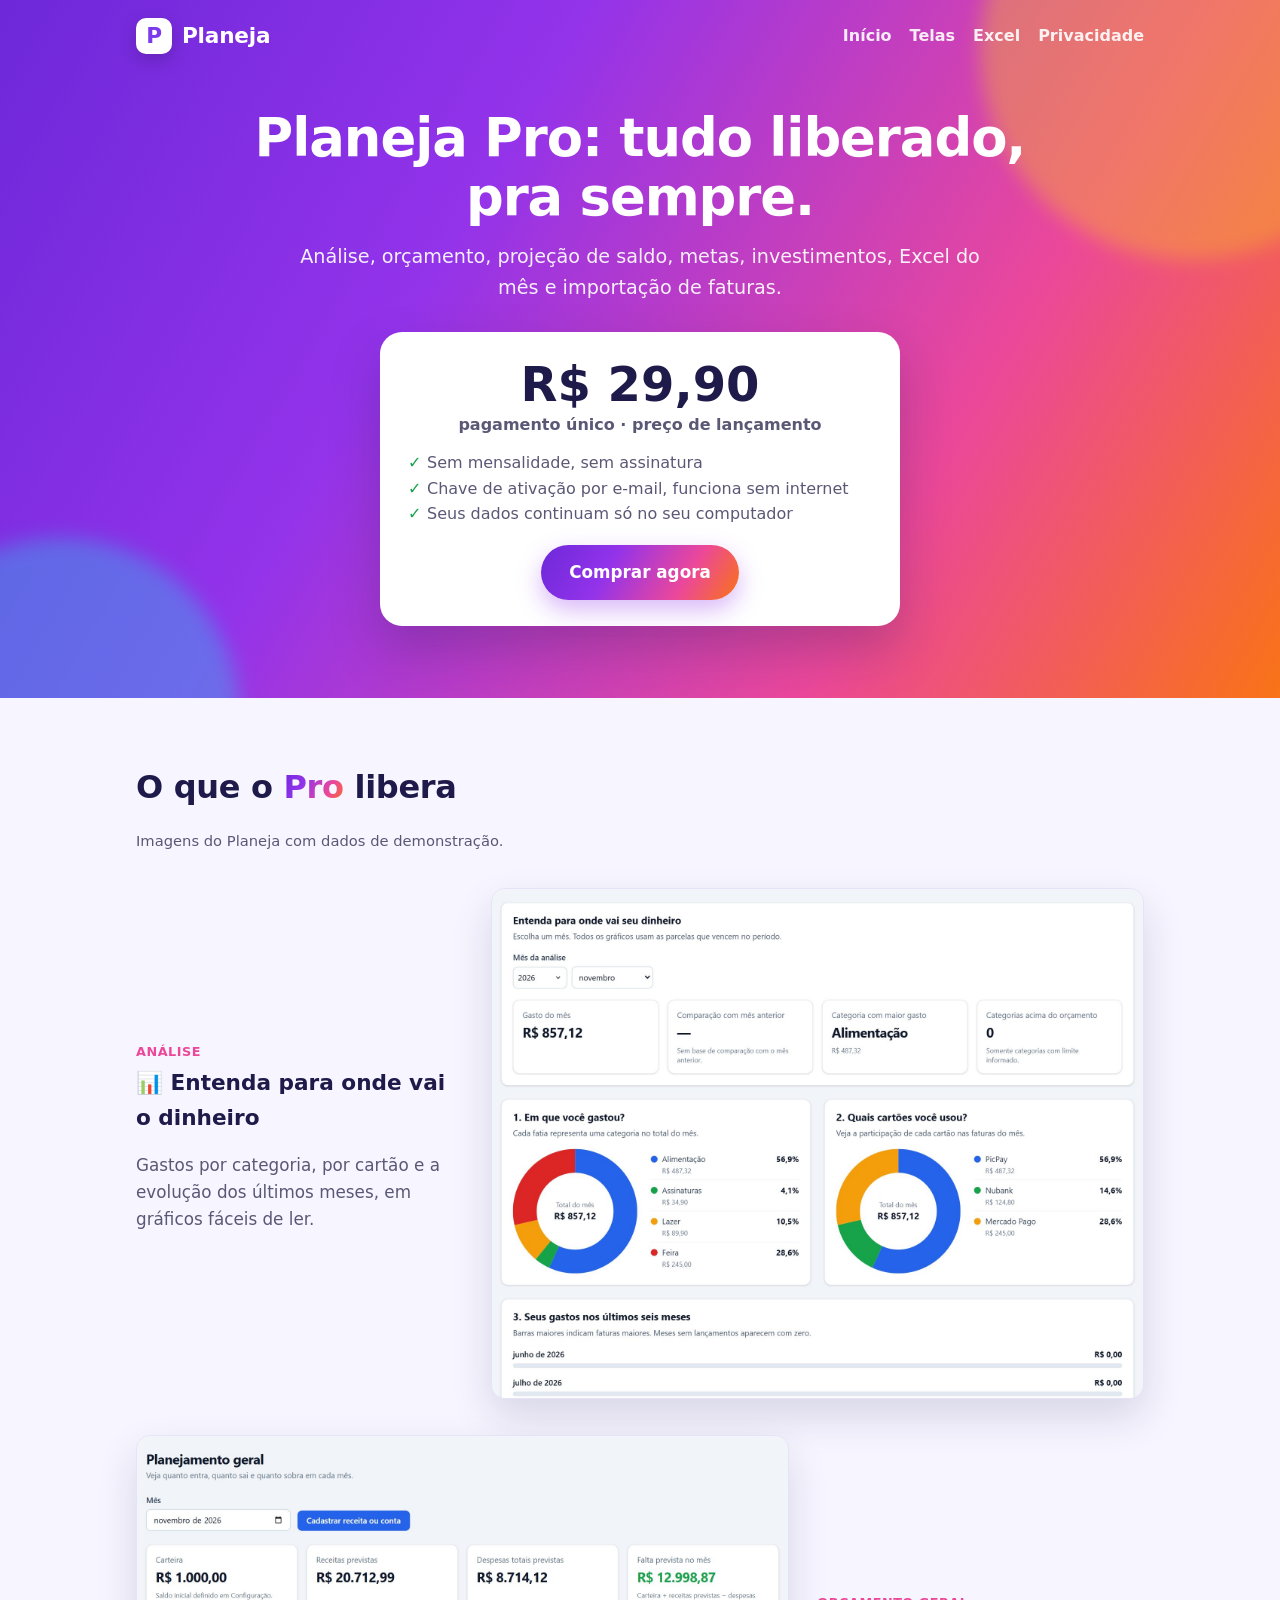
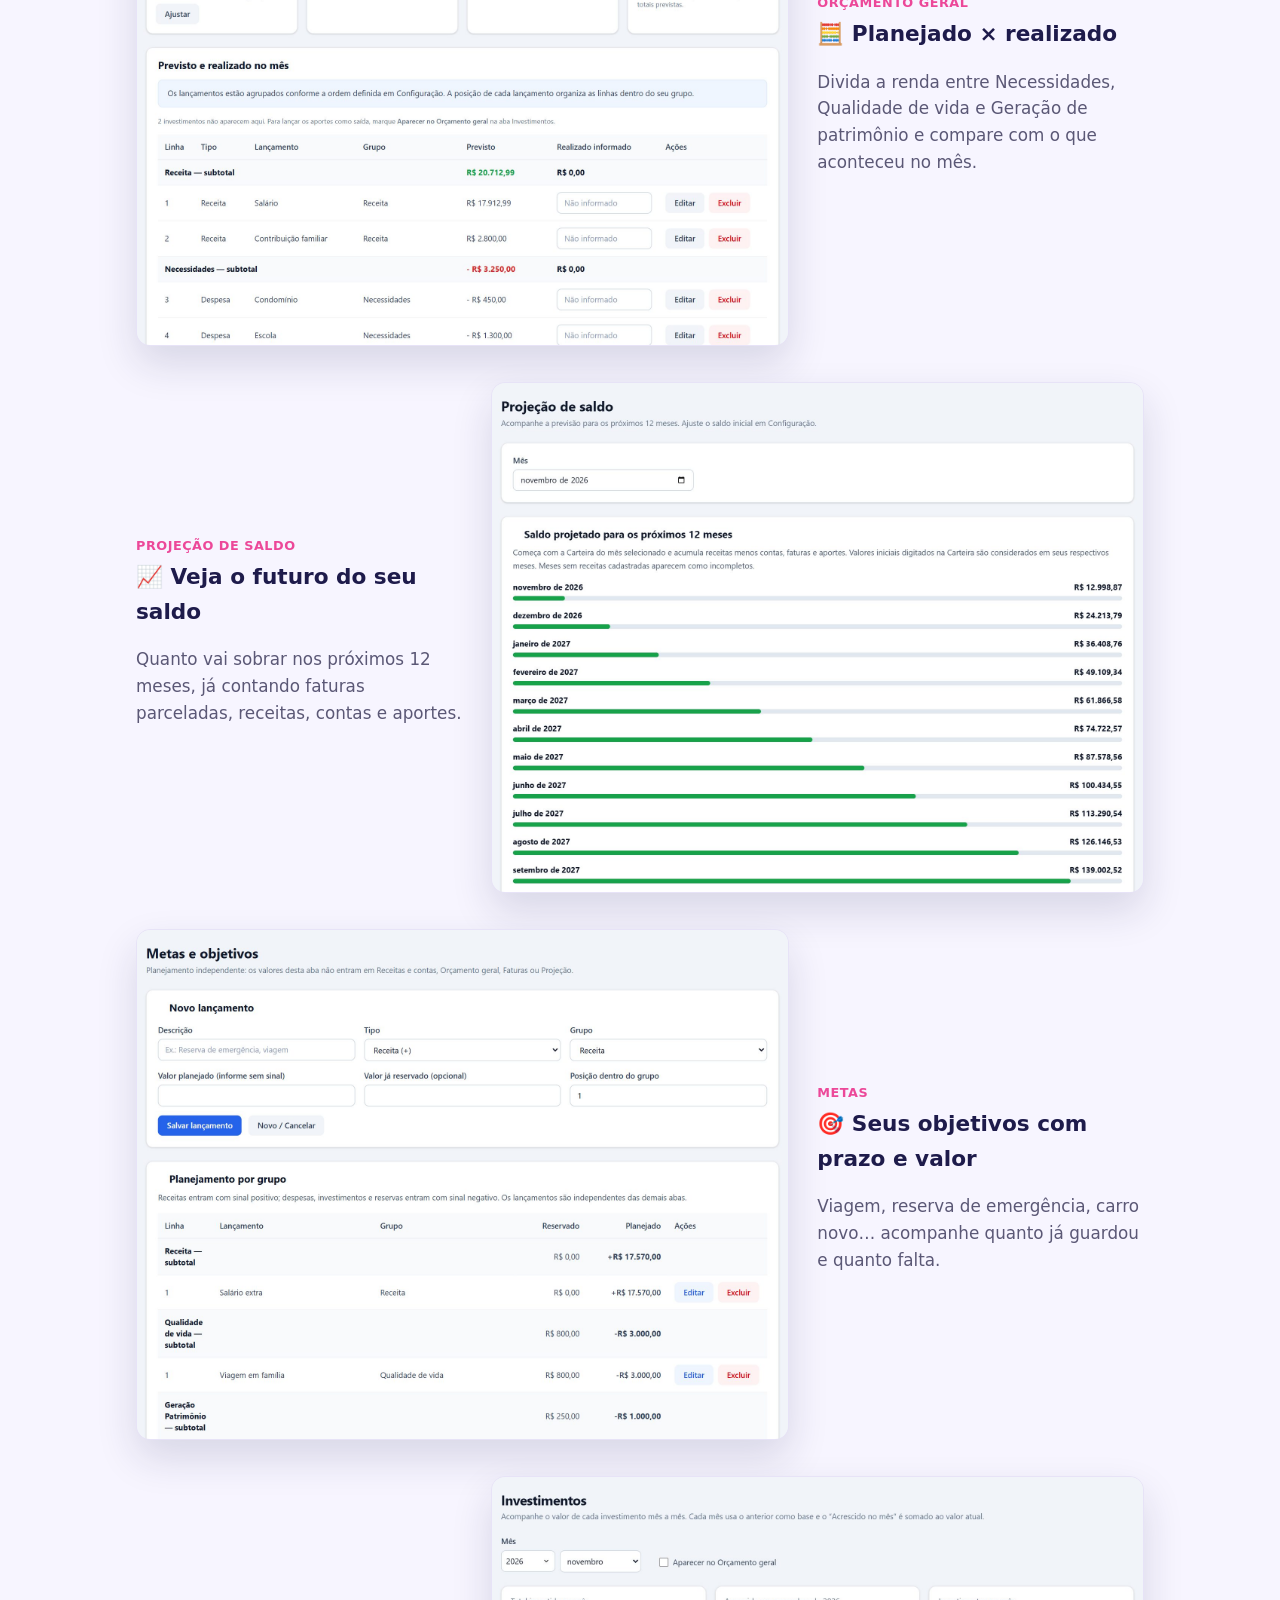
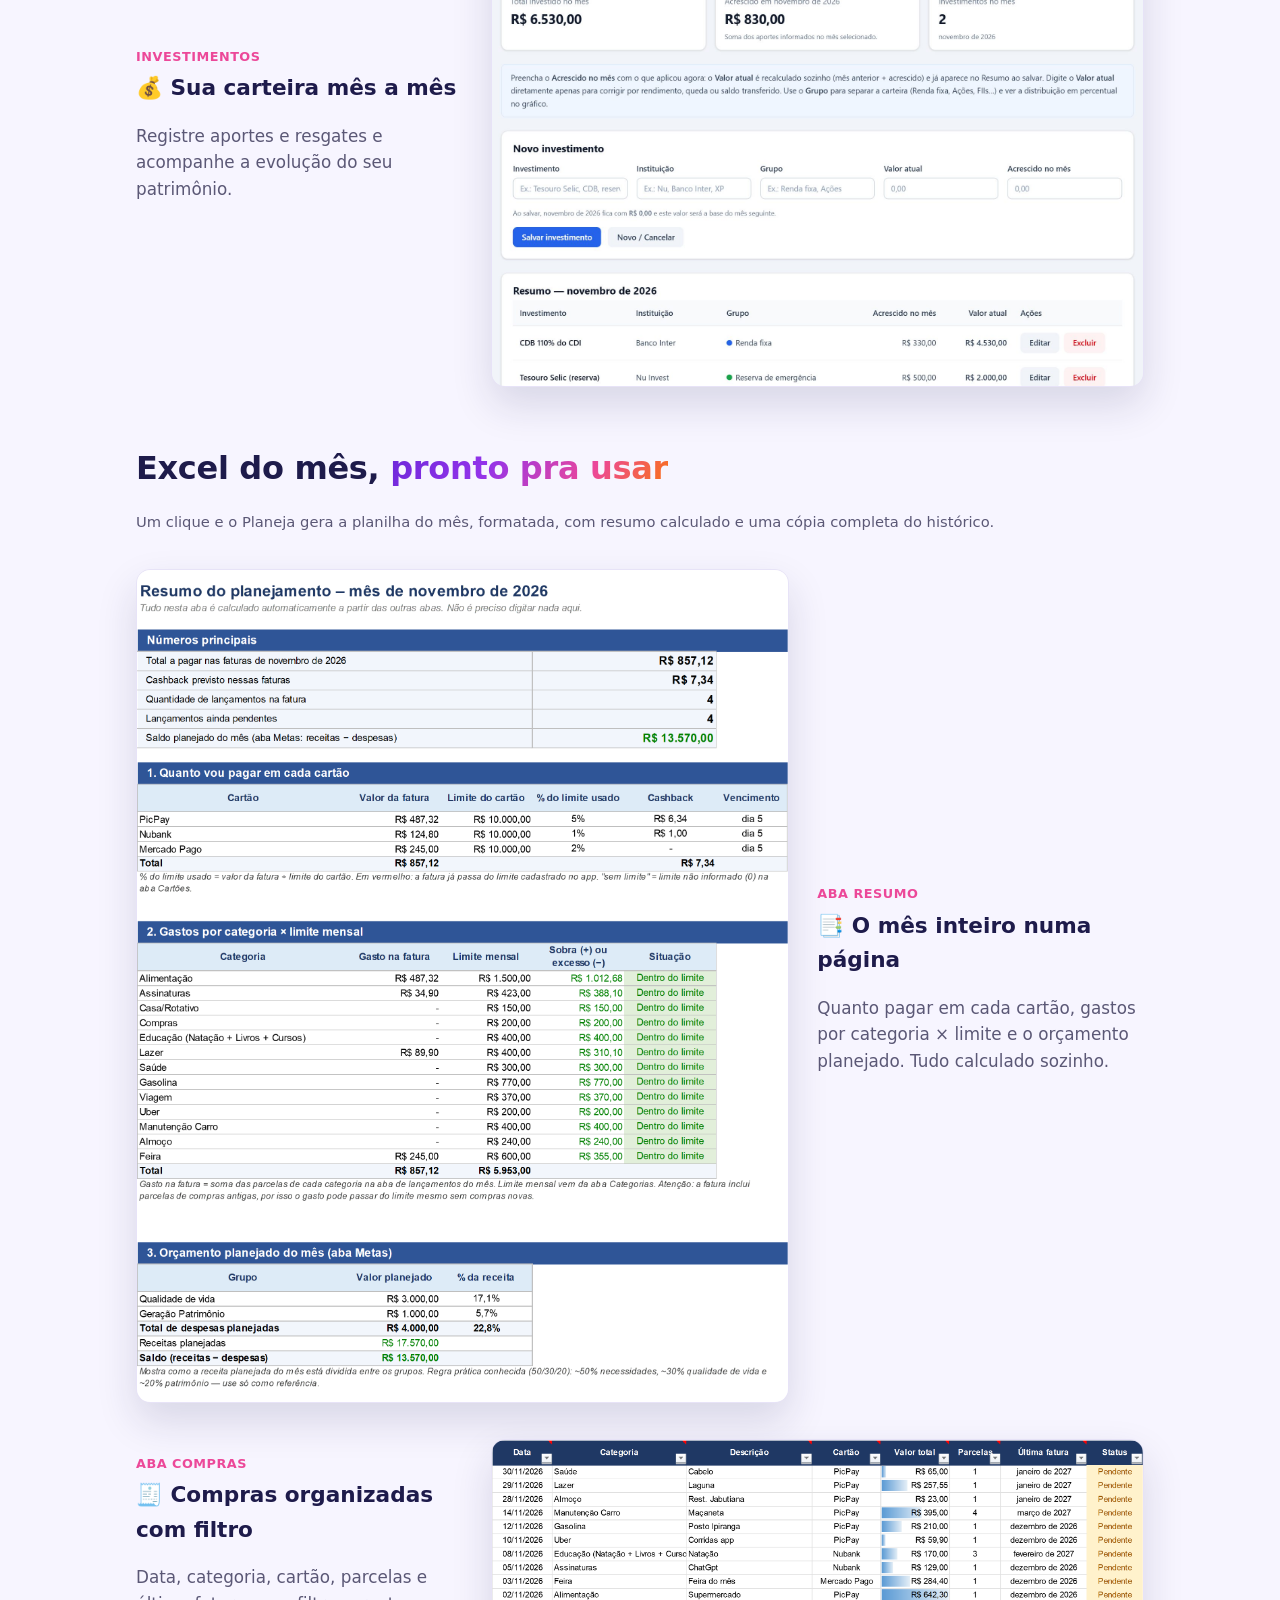
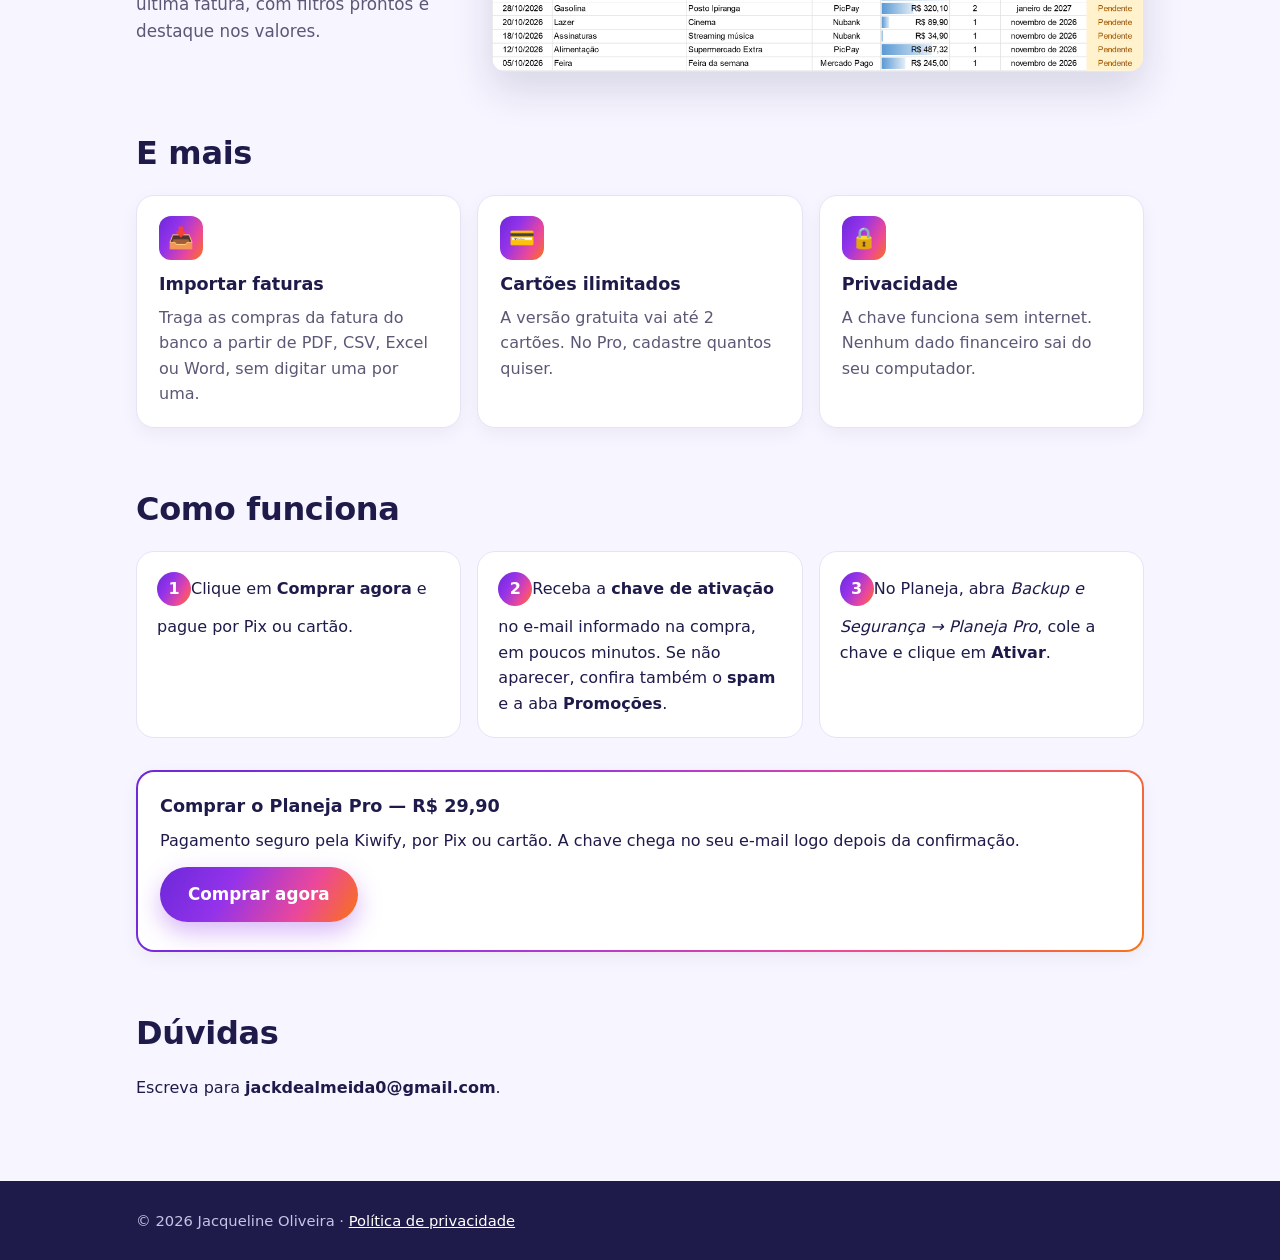
==== commit 943d2a2b: "Add files via upload" ====
--- a/comprar.html
+++ b/comprar.html
@@ -7,8 +7,7 @@
   <meta name="description" content="Planeja Pro: Análise, Orçamento geral, Projeção de saldo, Metas, Investimentos, Excel do mês e importação de faturas. R$ 29,90, pagamento único.">
   <link rel="stylesheet" href="style.css">
   <!--
-    QUANDO O CHECKOUT EXISTIR (Kiwify): troque o href dos botões com a classe
-    "link-compra" pelo link do checkout e apague o bloco id="contato-compra".
+    Checkout na Kiwify: os botões com a classe "link-compra" apontam para ele.
     O app aponta sempre para esta página, então trocar de plataforma não exige
     nova versão do app.
   -->
@@ -37,7 +36,7 @@
         <li>Chave de ativação por e-mail, funciona sem internet</li>
         <li>Seus dados continuam só no seu computador</li>
       </ul>
-      <a class="btn grad link-compra" href="#contato-compra">Comprar agora</a>
+      <a class="btn grad link-compra" href="https://pay.kiwify.com.br/r62a8mr" target="_blank" rel="noopener">Comprar agora</a>
     </div>
   </div>
 </section>
@@ -123,24 +122,14 @@
     <h2>Como funciona</h2>
     <ol class="steps">
       <li>Clique em <strong>Comprar agora</strong> e pague por Pix ou cartão.</li>
-      <li>Receba a <strong>chave de ativação</strong> no e-mail informado na compra.</li>
+      <li>Receba a <strong>chave de ativação</strong> no e-mail informado na compra, em poucos minutos. Se não aparecer, confira também o <strong>spam</strong> e a aba <strong>Promoções</strong>.</li>
       <li>No Planeja, abra <em>Backup e Segurança → Planeja Pro</em>, cole a chave e clique em <strong>Ativar</strong>.</li>
     </ol>
 
-    <div class="card buy" id="contato-compra">
+    <div class="card buy">
       <h3>Comprar o Planeja Pro — R$ 29,90</h3>
-      <p>As vendas online abrem em breve. Por enquanto, a compra é feita por e-mail: escreva para</p>
-      <p class="email-line">
-        <strong id="email-vendas">jackdealmeida0@gmail.com</strong>
-        <button type="button" class="btn sec small" id="copiar-email">Copiar e-mail</button>
-      </p>
-      <p>com o assunto <strong>“Quero o Planeja Pro”</strong>. Respondemos com os dados para Pix e enviamos a chave de ativação assim que o pagamento for confirmado.</p>
-      <p style="margin-top:14px; display:flex; flex-wrap:wrap; gap:10px">
-        <a class="btn grad" target="_blank" rel="noopener"
-           href="https://mail.google.com/mail/?view=cm&amp;to=jackdealmeida0@gmail.com&amp;su=Quero%20o%20Planeja%20Pro">Escrever pelo Gmail</a>
-        <a class="btn sec" href="mailto:jackdealmeida0@gmail.com?subject=Quero%20o%20Planeja%20Pro">Abrir meu programa de e-mail</a>
-      </p>
-      <p class="note" id="copiado" hidden>E-mail copiado. Cole no seu e-mail (Gmail, Outlook, Hotmail…).</p>
+      <p>Pagamento seguro pela Kiwify, por Pix ou cartão. A chave chega no seu e-mail logo depois da confirmação.</p>
+      <p style="margin-top:14px"><a class="btn grad link-compra" href="https://pay.kiwify.com.br/r62a8mr" target="_blank" rel="noopener">Comprar agora</a></p>
     </div>
 
     <h2>Dúvidas</h2>
@@ -154,21 +143,5 @@
   </div>
 </footer>
 
-<script>
-  document.getElementById('copiar-email').addEventListener('click', function () {
-    var email = document.getElementById('email-vendas').textContent;
-    var aviso = document.getElementById('copiado');
-    function mostrar() { aviso.hidden = false; }
-    if (navigator.clipboard && navigator.clipboard.writeText) {
-      navigator.clipboard.writeText(email).then(mostrar, mostrar);
-    } else {
-      var r = document.createRange();
-      r.selectNodeContents(document.getElementById('email-vendas'));
-      var s = window.getSelection(); s.removeAllRanges(); s.addRange(r);
-      try { document.execCommand('copy'); } catch (e) {}
-      mostrar();
-    }
-  });
-</script>
 </body>
 </html>
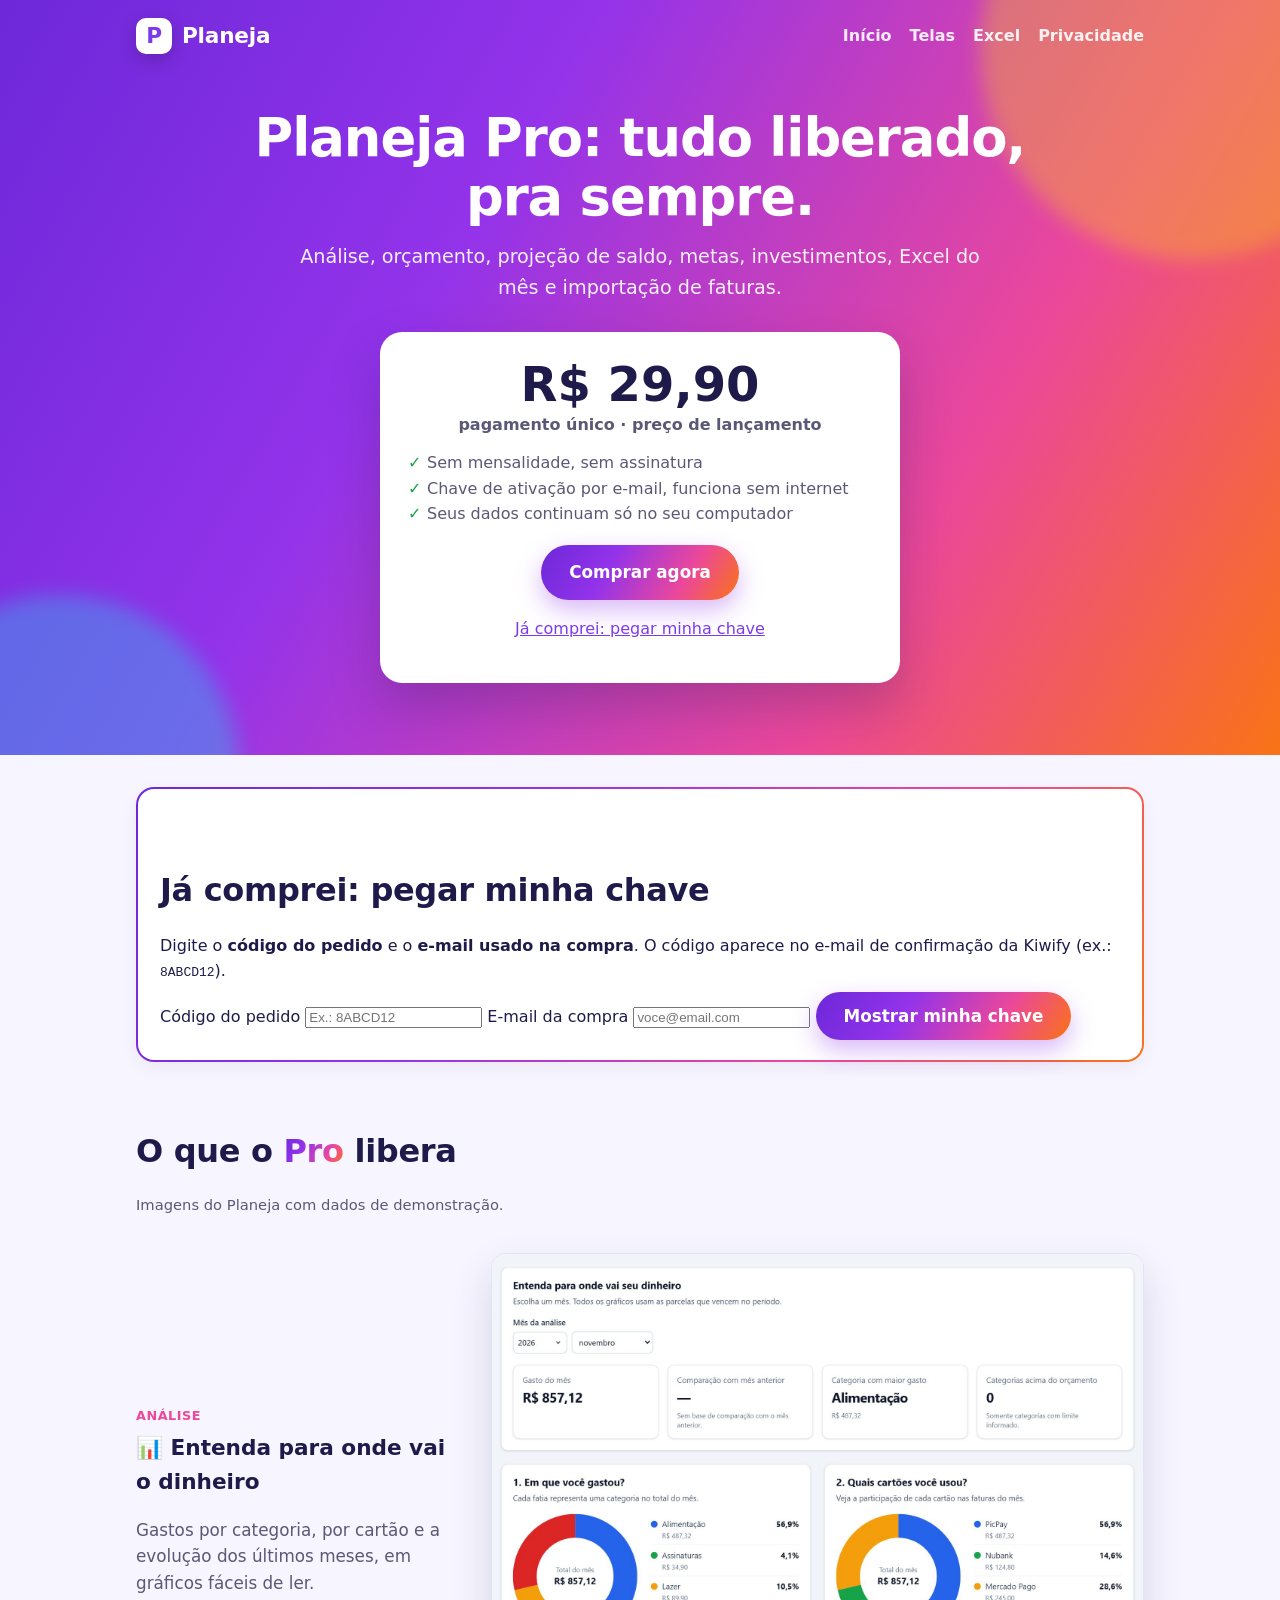
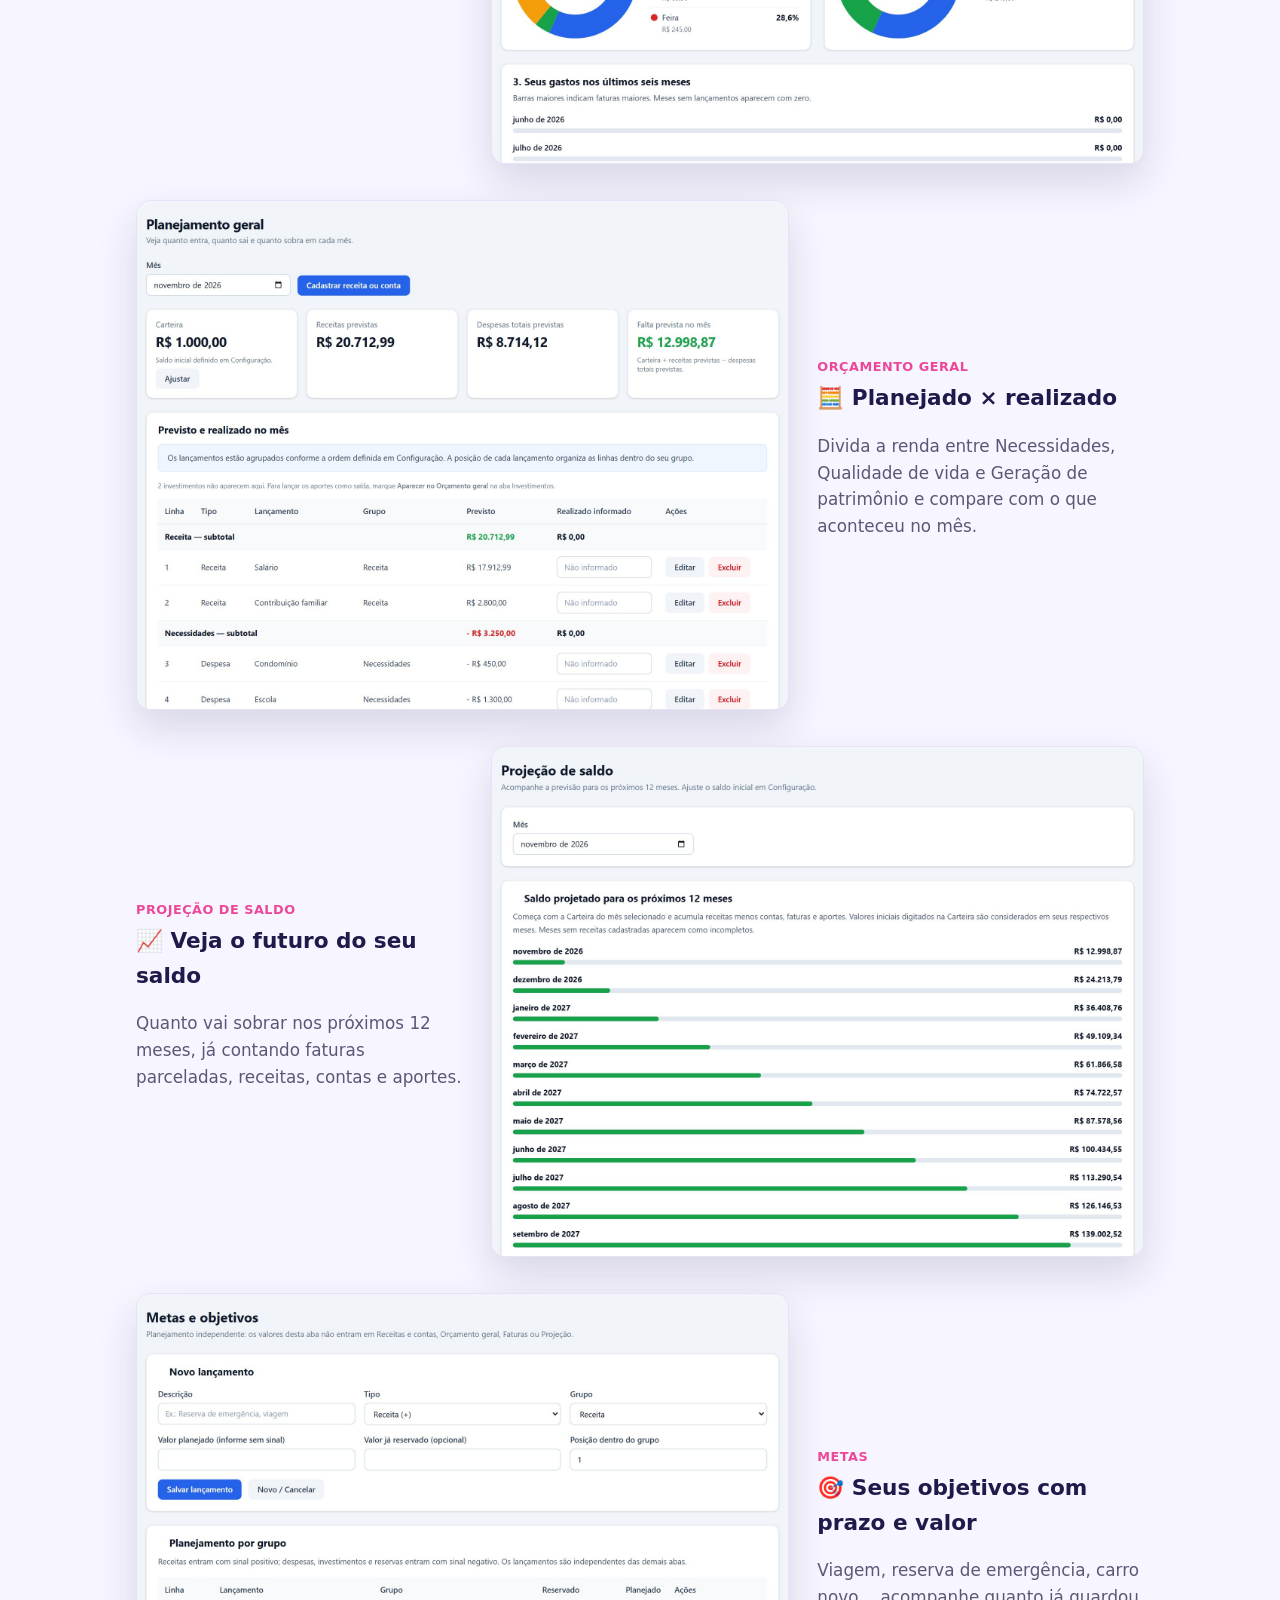
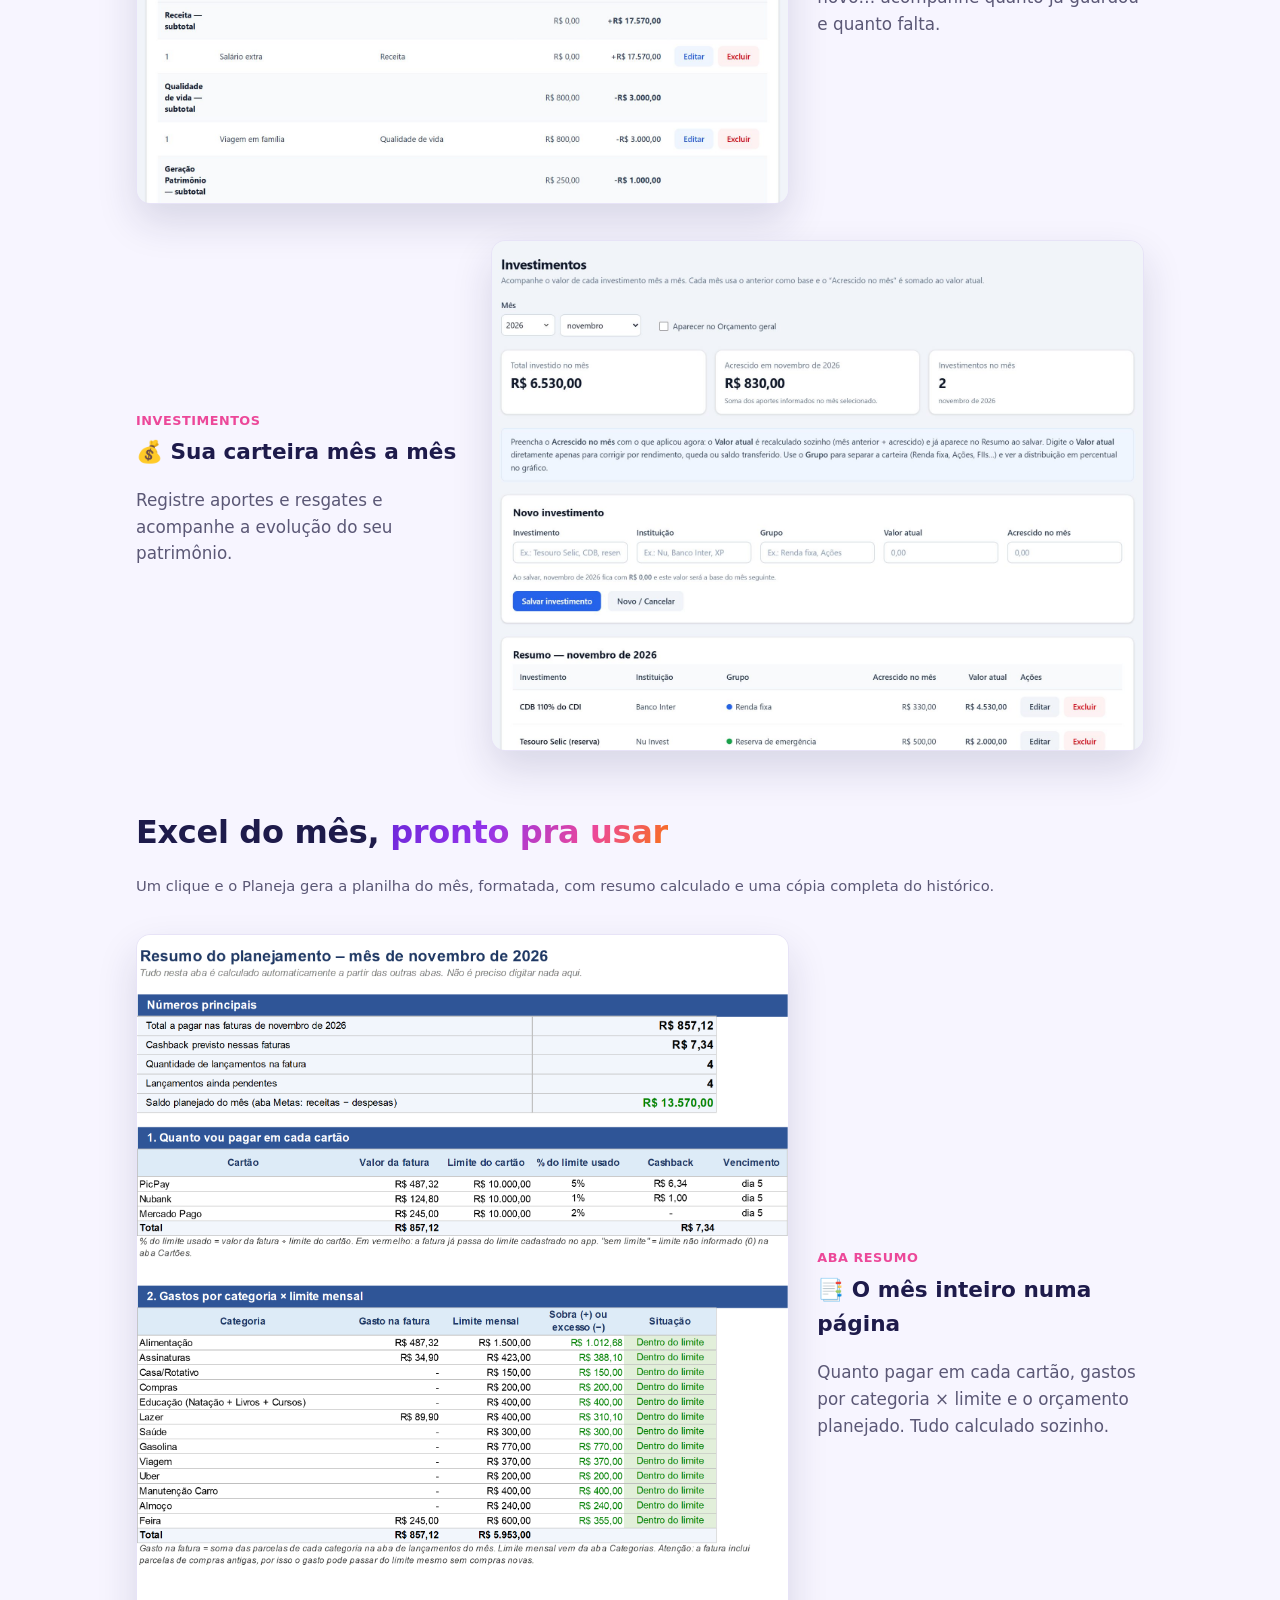
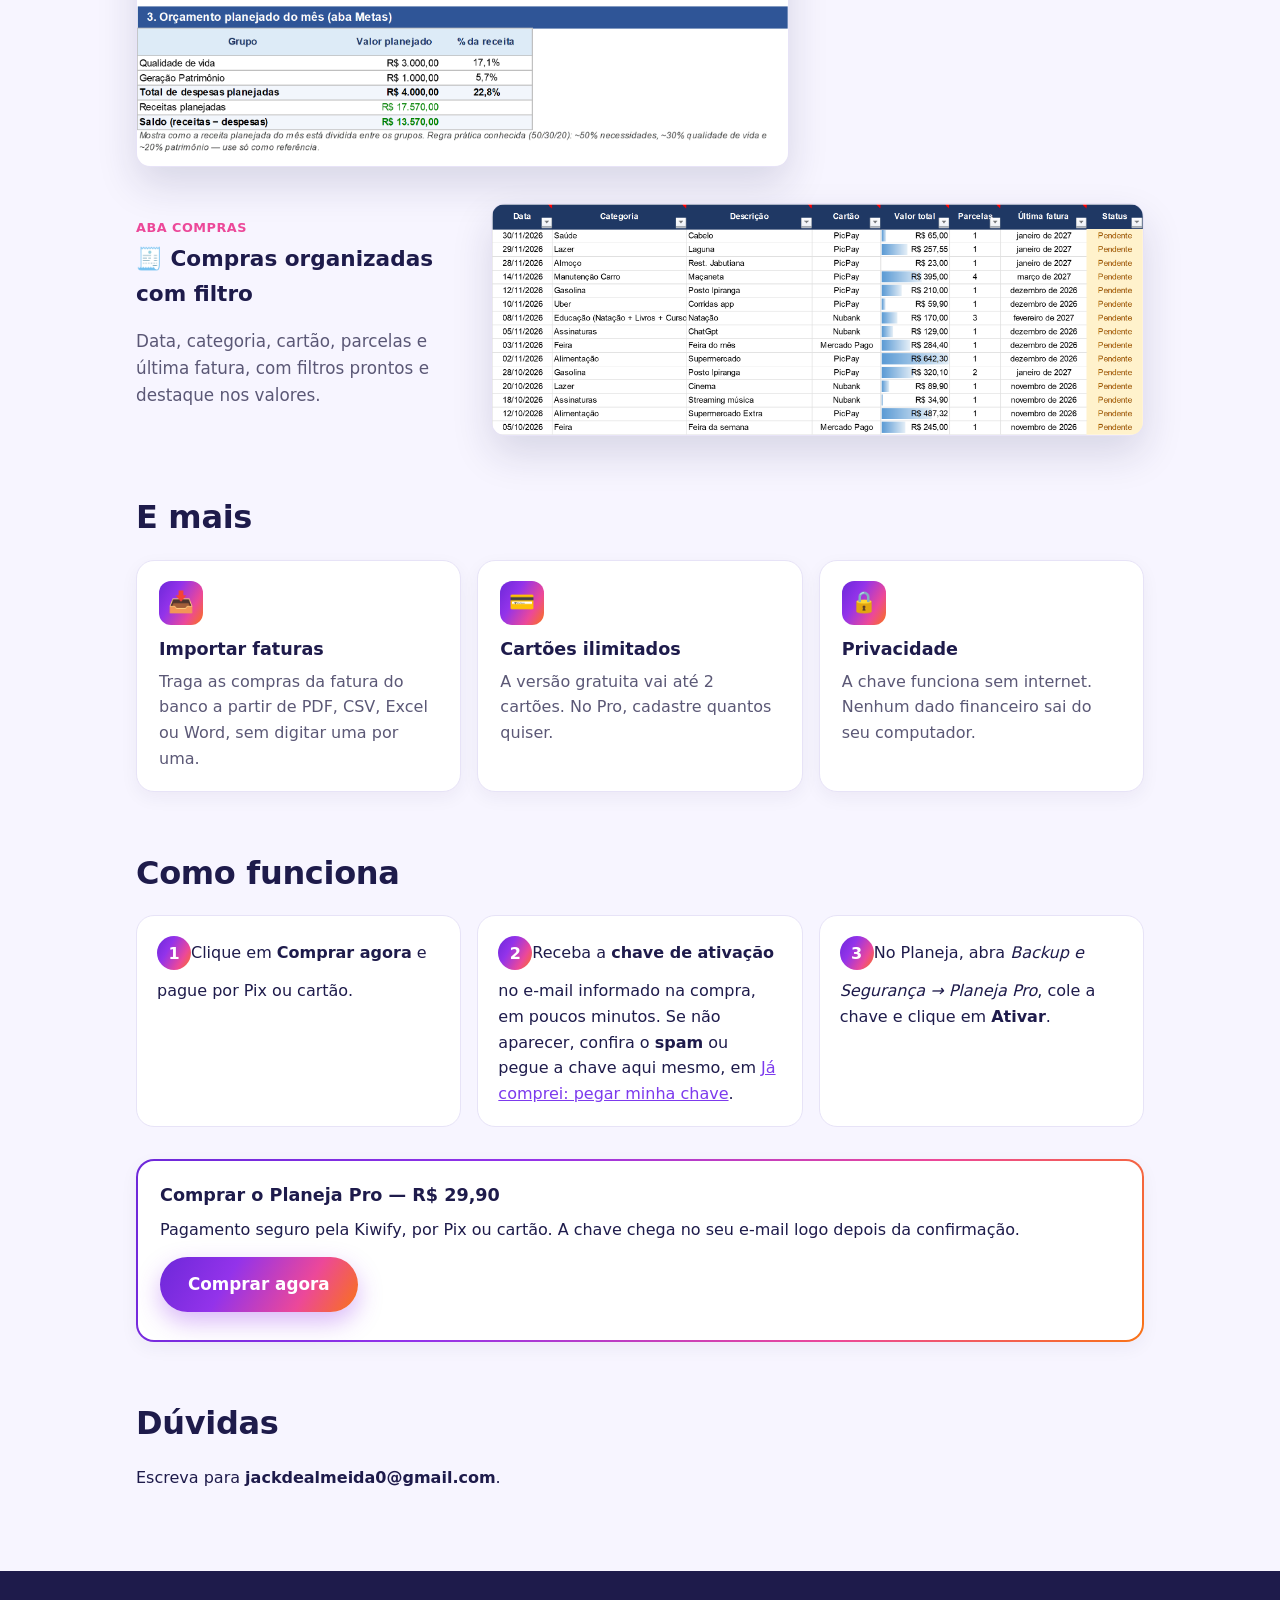
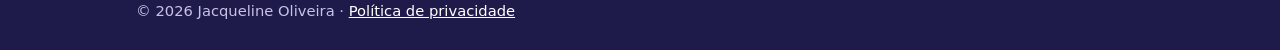
==== commit 195f93d6: "Add files via upload" ====
--- a/comprar.html
+++ b/comprar.html
@@ -37,6 +37,34 @@
         <li>Seus dados continuam só no seu computador</li>
       </ul>
       <a class="btn grad link-compra" href="https://pay.kiwify.com.br/r62a8mr" target="_blank" rel="noopener">Comprar agora</a>
+      <p class="ja-comprei"><a href="#pegar-chave">Já comprei: pegar minha chave</a></p>
+    </div>
+  </div>
+</section>
+
+<section class="wrap" id="pegar-chave">
+  <div class="card buy pegar">
+    <h2>Já comprei: pegar minha chave</h2>
+    <p>Digite o <strong>código do pedido</strong> e o <strong>e-mail usado na compra</strong>. O código
+      aparece no e-mail de confirmação da Kiwify (ex.: <code>8ABCD12</code>).</p>
+    <form id="form-chave" autocomplete="on">
+      <label>Código do pedido
+        <input id="campo-codigo" name="codigo" required maxlength="64" placeholder="Ex.: 8ABCD12" autocapitalize="characters" spellcheck="false">
+      </label>
+      <label>E-mail da compra
+        <input id="campo-email" name="email" type="email" required maxlength="200" placeholder="voce@email.com" autocomplete="email">
+      </label>
+      <button type="submit" class="btn grad" id="botao-chave">Mostrar minha chave</button>
+    </form>
+    <p class="aviso" id="aviso-chave" role="status" hidden></p>
+    <div id="resultado-chave" hidden>
+      <p>Chave de <strong id="nome-chave"></strong>:</p>
+      <div class="chave-box" id="texto-chave"></div>
+      <p style="display:flex; flex-wrap:wrap; gap:10px; align-items:center">
+        <button type="button" class="btn sec small" id="copiar-chave">Copiar chave</button>
+        <span class="note" id="copiada" hidden>Chave copiada!</span>
+      </p>
+      <p class="note">No Planeja, abra <em>Backup e Segurança → Planeja Pro</em>, cole a chave e clique em <strong>Ativar</strong>.</p>
     </div>
   </div>
 </section>
@@ -122,7 +150,7 @@
     <h2>Como funciona</h2>
     <ol class="steps">
       <li>Clique em <strong>Comprar agora</strong> e pague por Pix ou cartão.</li>
-      <li>Receba a <strong>chave de ativação</strong> no e-mail informado na compra, em poucos minutos. Se não aparecer, confira também o <strong>spam</strong> e a aba <strong>Promoções</strong>.</li>
+      <li>Receba a <strong>chave de ativação</strong> no e-mail informado na compra, em poucos minutos. Se não aparecer, confira o <strong>spam</strong> ou pegue a chave aqui mesmo, em <a href="#pegar-chave">Já comprei: pegar minha chave</a>.</li>
       <li>No Planeja, abra <em>Backup e Segurança → Planeja Pro</em>, cole a chave e clique em <strong>Ativar</strong>.</li>
     </ol>
 
@@ -143,5 +171,57 @@
   </div>
 </footer>
 
+<script>
+  (function () {
+    var SERVIDOR = 'https://planeja-vendas.planeja-servidor-vendas.workers.dev/chave';
+    var form = document.getElementById('form-chave');
+    var botao = document.getElementById('botao-chave');
+    var aviso = document.getElementById('aviso-chave');
+    var resultado = document.getElementById('resultado-chave');
+    var caixa = document.getElementById('texto-chave');
+
+    function avisar(msg) { aviso.textContent = msg; aviso.hidden = !msg; }
+
+    form.addEventListener('submit', function (e) {
+      e.preventDefault();
+      var codigo = document.getElementById('campo-codigo').value.trim();
+      var email = document.getElementById('campo-email').value.trim();
+      if (!codigo || !email) { avisar('Preencha o código do pedido e o e-mail da compra.'); return; }
+      botao.disabled = true; botao.textContent = 'Buscando…';
+      avisar(''); resultado.hidden = true;
+      fetch(SERVIDOR, {
+        method: 'POST',
+        headers: { 'content-type': 'application/json' },
+        body: JSON.stringify({ codigo: codigo, email: email })
+      })
+        .then(function (r) { return r.json(); })
+        .then(function (d) {
+          if (d && d.ok && d.chave) {
+            caixa.textContent = d.chave;
+            document.getElementById('nome-chave').textContent = d.nome || '';
+            resultado.hidden = false;
+          } else {
+            avisar((d && d.erro) || 'Não foi possível buscar a chave. Tente de novo.');
+          }
+        })
+        .catch(function () {
+          avisar('Sem conexão com o servidor. Verifique a internet e tente de novo. Se continuar, escreva para jackdealmeida0@gmail.com.');
+        })
+        .then(function () { botao.disabled = false; botao.textContent = 'Mostrar minha chave'; });
+    });
+
+    document.getElementById('copiar-chave').addEventListener('click', function () {
+      var ok = function () { document.getElementById('copiada').hidden = false; };
+      if (navigator.clipboard && navigator.clipboard.writeText) {
+        navigator.clipboard.writeText(caixa.textContent).then(ok, function () { selecionar(); ok(); });
+      } else { selecionar(); try { document.execCommand('copy'); } catch (x) {} ok(); }
+    });
+    function selecionar() {
+      var r = document.createRange(); r.selectNodeContents(caixa);
+      var s = window.getSelection(); s.removeAllRanges(); s.addRange(r);
+    }
+  })();
+</script>
+
 </body>
 </html>
